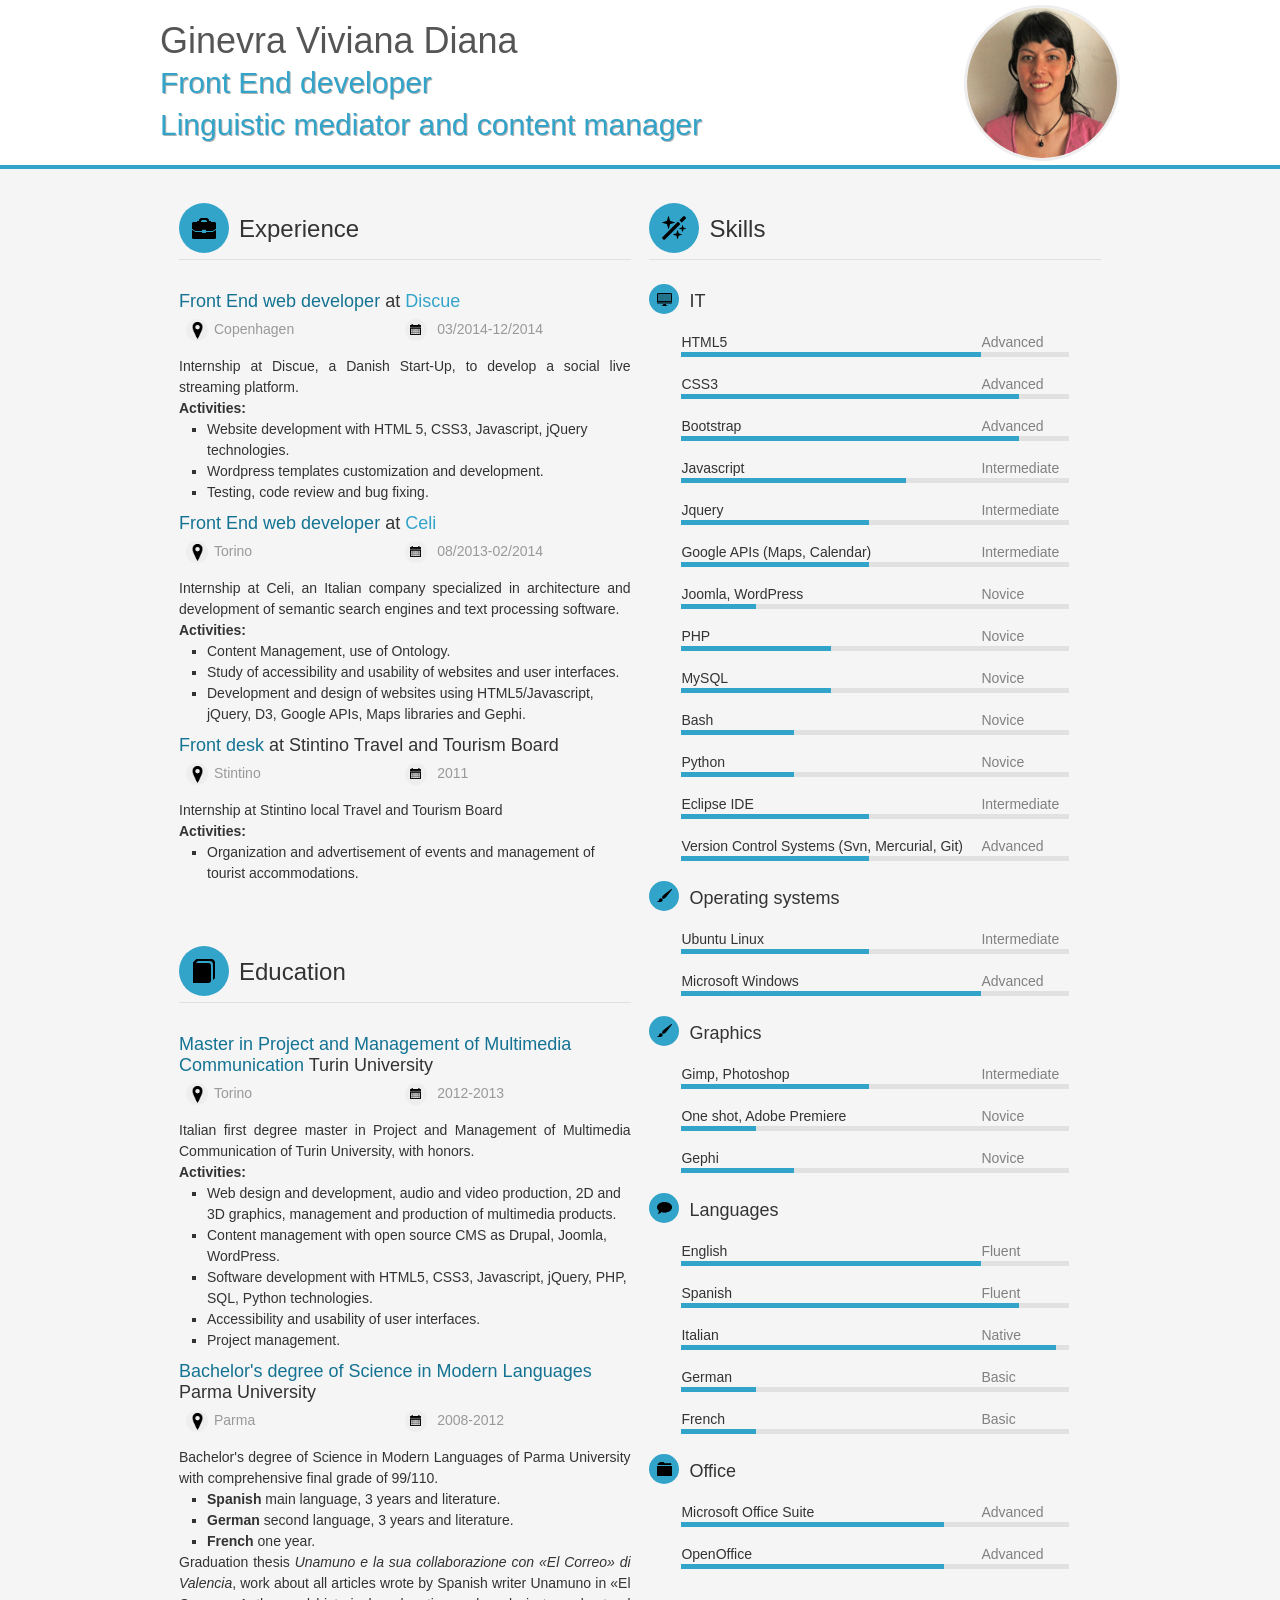
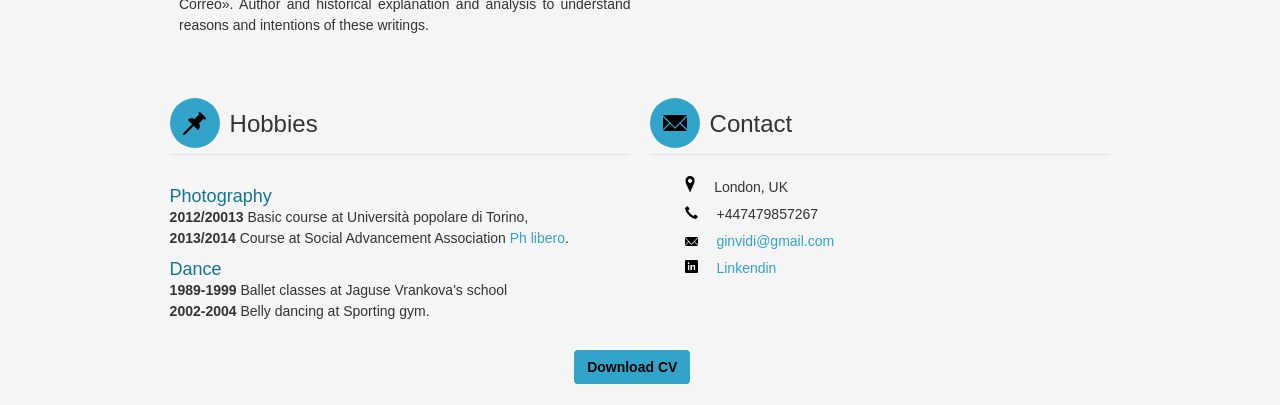
==== index.html @ fde8c3d1 "content change" ====
<!DOCTYPE html>
<html lang="en">
<head>
	<meta http-equiv="content-type" content="text/html; charset=UTF-8">
	<meta charset="utf-8">
	<meta http-equiv="X-UA-Compatible" content="IE=edge,chrome=1">
	<meta name="viewport" content="width=device-width, initial-scale=1.0">
	<meta charset="UTF-8">
	<meta name="description" content="Ginevra Diana Curriculun Vitae">
	<meta name="keywords" content="HTML,CSS,XML,JavaScript, CV, experience, skills">
	<meta name="author" content="Ginevra Viviana Diana">
	<link rel="shortcut icon" type="image/png" href="icons/glyphicons/png/glyphicons_062_paperclip.png"/>
	<title>Ginevra Viviana Diana Linguistic mediator and content manager</title>

	<!--[if lt IE 9]>
	<script src="//html5shim.googlecode.com/svn/trunk/html5.js"></script>
	<![endif]-->

	<!-- Fichiers CSS -->
	<link rel="stylesheet" href="style/reset.css">
	<!--[if lt IE 9]> 
		<link rel="stylesheet" href="css/cv.css" media="screen">
	<![endif]-->
	<link rel="stylesheet" media="screen and (max-width:798px)" href="style/mobile.css">

	<link rel="stylesheet" media="screen and (min-width:799px)" href="style/cv.css">
	<!--<link rel="stylesheet" media="print" href="style/print.css">-->
	<link rel="stylesheet" media="screen" href="style/custom.css">
	<link rel="stylesheet" media="screen and (max-width:798px)" href="style/customMobile.css">
	<link rel="stylesheet" media="print" href="style/cv.css">
	<link rel="stylesheet" media="print" href="style/custom.css">
	<link rel="stylesheet" media="print" href="style/customPrint.css">
</head>

<body >

	<!-- Header -->
	<header role="banner">
		<div class="container_16">


	<!-- menu for mobil -->
			<div class="btn-group mobile">
				<button id="menu" type="button" class="btn btn-default dropdown-toggle" data-toggle="dropdown" aria-expanded="false">
					<span class="glyphicon glyphicon-tasks" aria-hidden="true"></span>

			 	</button>
				<ul id="menuList" class="dropdown-menu" role="menu">
			 		<li><a href="#ex"><h3>Experience</h3></a></li>
					<li><a href="#ed"><h3>Education</h3></a></li>
					<li><a href="#sk"><h3>Skills</h3></a></li>
					<li><a href="#hobbies"><h3>Hobbies</h3></a></li>
					<li class="divider"></li>
					<li><a href="#ct"><h3>Contact</h3></a></li>
				</ul>
			</div>
	<!--end mobile menu-->
				<hgroup>
					<h1><span class="capitalize">ginevra viviana</span> <span class="capitalize">diana </span></h1>
					<h2>Front End developer</h2>
					<h2>Linguistic mediator and content manager</h2>
					<p class="print ">London, UK | M:(+44)7479857267 | <a class="mail" href="" title="send me a email">ginvidi@gmail.com</a>| <a href="http://ginvidi.github.io/" title="go to online cv">CV online</a></p>
				</hgroup>

				<figure class="noPrint">
					<img src="img/foto.jpg" alt="Ginevra Viviana Diana">
				</figure>
			
		</div>
	</header>
	
	<!-- Contact -->
	<section class="contactform clearfix">
		<div class="container_16">
			<h3>Contact me</h3>
			<p><em>All fields are required </em></p>
			<form novalidate="novalidate" method="post" action="#" name="contact" class="grid_16">
				<p class="grid_10"><textarea name="message" placeholder="Your message" class="required"></textarea></p>
				<p class="grid_6">
					<input name="nom" placeholder="Name - Surname" class="required" type="text">
					<input name="email" placeholder="Email adresse" class="required" type="email">	
					<input name="envoi" value="Send the message" class="required" type="submit">
					<span class="messageform"></span>
				</p>
			</form>
		</div>
	</section>
	
	<!-- Corps -->
	<section role="main" class="container_16 clearfix">
		<div class="grid_16">
			<!-- About me -->
			<div  id="ex"  class="grid_8 allCV">
				
			

			<!-- experience -->
				<div class="cvSections">
					<h3 class="experience">Experience</h3>
					<ul>
						<li>
							<h4>
								<strong>Front End web developer </strong>								<span class="nomobile">at</span> 
								<span class="whr">
									<a href="http://www.discue.com/" title="visit Celi's web site" target="_blank">Discue</a>
								</span>
							</h4>
							<div class="whrn">
								<div class="location">Copenhagen</div>
								<div class="date">03/2014-12/2014</div>
								<div class="clear"></div>
							</div>
							<p>Internship at Discue, a Danish Start-Up, to develop a social live streaming platform.</p> 							<strong>Activities:</strong>
								<ul class="b"> 
									<li>Website development with HTML 5, CSS3, Javascript, jQuery technologies.</li>
									<li> Wordpress templates customization and development. 
									<li>Testing, code review and bug fixing.</li>
								</ul>
							</p>
						</li>
						<li>
							<h4><strong>Front End web developer </strong>
								<span class="nomobile">at</span>
								<span class="whr">
									  <a href="http://www.celi.it/index.shtml" title="visit Celi's web site" target="_blank">Celi</a>
								</span>
							</h4>
							<div class="whrn">
								<div class="location">Torino</div>
								<div class="date">08/2013-02/2014</div>
								<div class="clear"></div>
							</div>
							<p> Internship at Celi, an Italian company specialized in architecture and development of semantic search engines and text processing software.</p>
							 <strong>Activities:</strong> 
								<ul class="b"> 
									<li>Content Management, use of Ontology. </li>
									<li>Study of accessibility and usability of websites and user interfaces.</li>
									<li>Development and design of websites using HTML5/Javascript, jQuery, D3, Google APIs, Maps libraries and Gephi.</li>
								</ul>
							
						</li>
						<li>
							<h4><strong>Front desk </strong>
								<span class="nomobile">at</span>
								<span class="whr">
									   Stintino Travel and Tourism Board
								</span>
							</h4>
							<div class="whrn">
								<div class="location">Stintino </div>
								<div class="date">2011</div>
								<div class="clear"></div>
							</div>
							<p>Internship at Stintino local Travel and Tourism Board </p> 
							<strong>Activities:</strong>  
								<ul class="b">
									<li>Organization and advertisement of events and management of tourist accommodations.</li>
								</ul>
							
						</li>
					</ul>
				</div>

			<!-- Formations -->
				<div id="ed"  class="cvSections">
					<h3 class="edu">Education</h3>
					<ul>
						<li>
							<h4>
								<strong>Master in Project and Management of Multimedia Communication </strong> 									<span class="whr">Turin University</span>
							</h4>
							<div class="whrn">
								<div class="location">Torino</div>
								<div class="date">2012-2013</div>
								<div class="clear"></div>
							</div>
							<p>Italian first degree master in Project and Management of Multimedia Communication of Turin University, with honors.</p>
							<strong>Activities:</strong>  
								<ul class="b">
									<li>  Web design and development, audio and video production, 2D and 3D graphics, management and production of multimedia products.</li>
									<li> Content management with open source CMS as Drupal, Joomla, WordPress.</li> 
									<li>Software development with HTML5, CSS3, Javascript, jQuery, PHP, SQL, Python technologies. </li>
									<li>Accessibility and usability of user interfaces. </li>
									<li>Project management.</li>
								</ul>
							
						</li>
						<li>
							<h4>
								<strong>Bachelor's degree of Science in Modern Languages </strong>
								<span class="whr"> Parma University</span>
							</h4>
							<div class="whrn">
								<div class="location">Parma</div>
								<div class="date">2008-2012</div>
								<div class="clear"></div>
							</div>
							<p>Bachelor's degree of Science in Modern Languages of Parma University with comprehensive final grade of 99/110. </p>
								<ul class="b">
									<li>   <strong>Spanish</strong> main language, 3 years and literature.</li> 									<li><strong>German</strong> second language, 3 years and literature. </li> 									<li><strong>French </strong> one year.</li>
								</ul>
	<p>Graduation thesis <em>Unamuno e la sua collaborazione con «El Correo» di Valencia</em>, work about all articles wrote by Spanish writer Unamuno in «El Correo». Author and historical explanation and analysis to understand reasons and intentions of these writings.</p>
						</li>


					</ul>
				</div>
			</div>
			
			<!-- Skills -->
			<div id="sk" class="grid_8 competences">
				<div class="cvSections">
					<h3  class="skills">Skills</h3>
					<ul class="skillsFields">
<li class="skills">
							<h4 class="it">IT</h2>
							<ul class="barres skill_list">
								<li data-skills="80">HTML5<span class="Advanced" style="width: 0%;height: 25px;"></span></li>
								<li data-skills="90">CSS3<span class="Advanced" style="width: 0%;height: 25px;"></span></li>
								<li data-skills="90">Bootstrap<span class="Advanced" style="width: 0%;height: 25px;"></span></li>
								<li data-skills="60">Javascript<span class="Intermediate" style="width: 0%;height: 25px;"></span></li>
								<li data-skills="50">Jquery <span class="Intermediate" style="width: 0%;height: 25px;"></span></li>
								<li data-skills="50">Google APIs (Maps, Calendar)<span class="Intermediate" style="width: 0%;height: 25px;"></span></li>
								<li data-skills="20">Joomla, WordPress<span  class="Novice" style="width: 0%;height: 25px;"></span>
								<li data-skills="40">PHP<span class="Novice"  style="width: 0%;height: 25px;"></span></li>
								<li data-skills="40">MySQL<span  class="Novice" style="width: 0%;height: 25px;"></span></li>
								<li data-skills="30">Bash<span class="Novice"  style="width: 0%;height: 25px;"></span></li>
								<li data-skills="30">Python<span class="Novice"  style="width: 0%;height: 25px;"></span></li>
								<li data-skills="50">Eclipse IDE <span class="Intermediate" style="width: 0%;height: 25px;"></span></li>

								<li data-skills="50">Version Control Systems (Svn, Mercurial, Git) <span class="Advanced"style="width: 0%;height: 25px;"></span></li>								
							</ul>
						</li>
						<li class="skills">
							<h4 class="graph">Operating systems</h2>
							<ul class="barres skill_list">
								<li data-skills="50">Ubuntu Linux<span class="Intermediate" style="width: 0%;height: 25px;"></span></li>
								<li data-skills="80">Microsoft Windows <span class="Advanced" style="width: 0%;height: 25px;"></span></li>

							</ul>
						</li>
						<li class="skills">
							<h4 class="graph">Graphics</h2>
							<ul class="barres skill_list">
								<li data-skills="50">Gimp, Photoshop<span class="Intermediate"style="width: 0%;height: 25px;"></span></li>
								<li data-skills="20">One shot, Adobe Premiere <span class="Novice" style="width: 0%;height: 25px;"></span></li>
								<li data-skills="30">Gephi <span class="Novice" style="width: 0%;height: 25px;"></span></li>

							</ul>
						</li>
						<li class="skills">
							<h4 class="lan">Languages</h2>
							<ul class="barres skill_list lan">
								<li data-skills="80">English<span class="Advanced" style="width: 0%; height: 25px;" ></span></li>
								<li data-skills="90">Spanish<span  class="Advanced" style="width: 0%;height: 25px;"></span></li>
								<li data-skills="100">Italian<span class="Expert" style="width: 0%;height: 25px;"></span></li>
								<!--<li data-skills="20">Portuguese <span  class="Novice" style="width: 0%;height: 25px;"></span></li>-->
								<li data-skills="20">German<span class="Novice" style="width: 0%;height: 25px;"></span></li>
								<li data-skills="20">French<span class="Novice" style="width: 0%;height: 25px;"></span></li>
							</ul>
						</li>


						


						<li class="skills">
							<h4 class="office">Office</h2>
							<ul class="barres skill_list">
								<li data-skills="70">Microsoft Office Suite <span class="Advanced" style="width: 0%;height: 25px;"></span></li>
								<li data-skills="70">OpenOffice <span class="Advanced" style="width: 0%;height: 25px;"></span></li>

								


							</ul>
						</li>
					</ul>
				</div>
			</div>
		

		</div>		
		
			<!-- hobbies -->
			<div class="grid_8" id="hobbies">
				<div class="cvSections">
					<h3 class="hobby">Hobbies</h3>
					<div>
						<h4><strong>Photography</strong></h4>
						<p> <strong>2012/20013</strong> Basic course at Università popolare di Torino,</p>
						<p> <strong> 2013/2014</strong> Course at Social Advancement Association <a href="http://www.phlibero.it/coworking.html">Ph libero</a>.</p>
					</div>
					<div>
						<h4><strong>Dance</strong></h4>
						<p>  <strong>1989-1999</strong>  Ballet classes at Jaguse Vrankova's school</p>
						<p> <strong>2002-2004 </strong> Belly dancing at Sporting gym.</p>
					</div>
				</div>
			</div>
		
			<!-- Contact -->
			<div class="grid_8 noPrint" id="ct">
				<div class="cvSections">
					<h3 class="contact">Contact</h3>
				
					<ul class="contacts">
						<li class="address">
							<img src="../icons/glyphicons/png/glyphicons_242_google_maps.png">
							<span> London, UK</span>
						</li>

						<li class="phone">
							<img src="../icons/glyphicons/png/glyphicons_442_earphone.png">
							<span> +447479857267 </span>
						</li>
						<li class="mail">
							<img src="../icons/glyphicons/png/glyphicons_010_envelope.png">
							<a  target="_blank">

								<span> ginvidi@gmail.com</span>
							</a>
						</li>
						<li class="mail">
							<img src="icons/glyphicons_social/png/glyphicons_social_17_linked_in.png" alt="linkedin icon">
							<a href="https://www.linkedin.com/pub/ginevra-viviana-diana/64/798/b59/en" title="visit my linkedin profile" >
								
								<span> Linkendin</span>
							</a>
						</li>




						<!--<li class="form"><a class="toContactform">Contact me by the form</a></li>-->

					</ul>
				</div>
			</div>
		<div class="grid_16 noPrint">
			<button type="button" value="GinevraVivianaDIANAcv" id="printBtn" class="btn">Download CV</button>
		</div>
	</section>

<!-- Scripts JavaScript -->
<script src="js/jquery-1.js"></script>
<script src="js/validate.js"></script>
<!--[if lt IE 9]>
<script src="scripts/placeholder.js"></script>
<![endif]-->
<script src="js/plugins.js"></script>
<script src="js/protectMail.js"></script>
<script src="js/menucollapse.js"></script>
<script src="js/print.js"></script>

</body>
</html>
---- style/mobile.css ----
/***************************************
/* Grille de mise en page pour le mobile
***************************************/
.grid_6,
.grid_8,
.grid_10,
.grid_16,
.container_16 {
	margin: 0 10px;
}

/* 
Nom du thème : Simple Vitae (ou Simple Curriculum ou Simple Resume)
Description : Votre curriculum vitae sur Internet, un moyen supplémentaire de vous faire connaitre. Ce thème correspond à tous les types de métiers.
Créateur : Christophe HERMANN (@chrishrmnn)
*/

/**********
/* Header
**********/
	header[role=banner] {
		background:#fff;
		border-bottom:4px solid #33a4c9;
		padding: 19px 0;
		overflow: hidden;
	}
	
	header figure {
		display: none;
	}
	
	header hgroup {
		text-align: center;
	}
	
	header hgroup h1 {
		color:#555;
		font-family:'DroidSansBold', Arial, sans-serif;
	}
	
	header hgroup h2 {
		color:#cecece;
		font-style: italic;
		line-height: 30px;
		text-shadow: 1px 1px 0 rgba(0,0,0,.3);
	}

/************
/* Contact
************/
	::-webkit-input-placeholder  { color:#fff; }
	input:-moz-placeholder { color:#fff; }
	.placeholder { color: #fff; }

	.contactform {
		background-color: #33a4c9;
		color: #fff;
		display: none;
	}
	
	.contactform > div {
		padding: 21px 0;
	}
	
	.contactform input[type=text], .contactform input[type=email], .contactform textarea {
		background: #2983a0;
		border: 1px solid #226d85;
		border-radius: 2px;
		color: #fff;
		max-width: 100%;
		opacity: .7;
		padding: 10px 10px 9px 10px;
		margin-top: 0;
		position: relative;
		vertical-align: top;
		width: 100%;
	}
	
	.contactform input[type=text], .contactform input[type=email], .contactform textarea {
		margin-bottom: 21px;
	}
	
	.contactform textarea {
		font-family: 'DroidSansRegular', Arial, sans-serif;
		font-size: 14px;
		height: 148px;
	}
	
	.contactform input[type=text]:focus, .contactform input[type=email]:focus, .contactform textarea:focus {
		border: 1px solid #226d85;
		opacity: 1;
		outline: none;
		-o-transition: opacity 1s;
		-ms-transition:opacity 1s;
		-moz-transition: opacity 1s;
		-webkit-transition: opacity 1s;
		transition:opacity 1s;
	}
	
	.contactform input[type=submit] {
		background: #ff9f39;
		border: 1px solid #ff9f39;
		border-radius: 2px;
		color: #fff;
		cursor: pointer;
		font-weight: bold;
		font-size: 14px;
		margin: 0;
		padding: 10px 10px 9px 10px;
		width: 100%;
		-webkit-appearance: none;
	}
	
	.contactform input.error, .contactform textarea.error {
		border: 1px solid red;
	}
	
	.contactform label.error {
		display: none !important;
	}

	/***********************
	/* Message du formulaire
	***********************/
		.messageform { 
			display: none; /* Affiché via jQuery */ 
			border-radius: 2px; 
			font-size: 14px;
			font-weight: bold;
			line-height: 17px;
			padding:10px 10px 9px 10px; 
			margin: 0;
			text-align: center;
			width: 100%; 
		}
		.envoi-valid, .envoi-error { 
			display: inline-block; 
		 }
		.envoi-valid { 
			background-color: #31D869;
			border:1px solid #108D3A; 
			color: #108D3A;
		}
		.envoi-error { 
			background-color: #FF5839;
			border:1px solid #A62913; 
			color: #A62913;
		}
		.envoi-error a {
			color: #A62913;
			text-decoration: underline;
		}
		

/***************
/* Corps - Main
***************/
	section[role=main] {
		padding: 21px 0;
		overflow: hidden;
	}
	
	.apropos, .competences, .experiences, .formations, .loisirs, .contact {
		margin-top: 63px;
	}
	
	section[role=main] h3 {
		border-bottom: 1px solid #e1e1e1;
		padding: 0 0 20px 60px;
		margin-top: 0px;
		position: relative;
 	}
	
	section[role=main] h3:after, h3:before {
		content: ' ';
		display: block;
		height: 50px;
		left: 0;
		position: absolute;
		top: -15px;
		width: 50px;
	}
	
	section[role=main] h3:before {
		background-color: #33a4c9;
		border-radius: 25px;
	}
	
		/***************
		/* Pictos titres
		***************/
		
		section[role=main] h3:after {
			background:url('../img/pictos-titre.png') no-repeat 11px 10px;
		}
		
		section[role=main] .competences h3:after {
			background-position: 11px -34px;
		}
	
		section[role=main] .experiences h3:after {
			background-position: 11px -86px;
		}
		
		section[role=main] .formations h3:after {
			background-position: 10px -139px;
		}
		
		section[role=main] .loisirs h3:after {
			background-position: 10px -250px;
		}
		
		section[role=main] .contact h3:after {
			background-position: 11px -194px;
		}
	
	section[role=main] h4 {
		margin-bottom: 0px;
	}
	
	section[role=main] h4 strong {
		color: #147393;
		font-weight: normal;
	}
	
	.experiences li, .formations li {
		margin-bottom: 63px;
	}
	
	.experiences li:last-child, .formations li:last-child {
		margin-bottom: 21px;
	}
	
	/**********************************************
	/* Affichage des compétences sous forme de tags
	**********************************************/
	.competences .tags li {
		background-color:#33a4c9;
		border:1px solid #1b91b7;
		border-radius: 15px;
		color:#fff;
		display: inline-block;
		line-height: 13px;
		margin: 0 7px 17px 0;
		padding: 5px 10px;
	}
	
	/************************************************
	/* Affichage des compétences sous forme de barres
	*************************************************/
	.competences .barres li {
		margin-bottom: 21px;
		position: relative;
	}
	
	.competences .barres li:after {
		background: #e1e1e1;
		bottom: -4px;
		content: ' ';
		display: block;
		height: 5px;
		position: absolute;
		width:100%;
	}
	
	.competences .barres li span {
		background: #33a4c9;
		bottom: -4px;
		content: ' ';
		display: block;
		height: 5px;
		left: 0;
		position: absolute;
		width: inherit;
		z-index: 1;
	}
	
	
	/***********
	/* Pictos
	***********/
	.lieu, .dates, .phone, .mail, .site, .form, .twitter, .facebook, .dribbble, .skype {
		background: url('../img/pictos-gris.png') no-repeat;
		padding-left: 25px;
		margin: 0 10px 1px 0;
	}
	
	.lieu {
		background-position: 0 -2px;
		color: #999;
	}
	
	.dates {
		background-position: 0 -22px;
		color: #999;
	}
	
	.phone {
		background-position: 0 -40px;
	}
	
	.mail {
		background-position: 0 -58px;
	}
	
	.site {
		background-position: 0 -80px;
	}
	
	.form {
		background-position: 0 -100px;
	}
	
	.twitter {
		background-position: 0 -122px;
	}
	
	.facebook {
		background-position: 0 -140px;
	}
	
	.dribbble {
		background-position: 0 -160px;
	}
	
	.skype {
		background-position: 0 -180px;
	}
---- style/cv.css ----
/**********
/* Grille - 960.gs
**********/
.container_16 {
	max-width: 960px;
	width: 92%;
	margin: 0 auto;
}
.grid_6,
.grid_8,
.grid_10,
.grid_16 {
	display:inline;
	float: left;
	position: relative;
	margin-left: 1%;
	margin-right: 1%;
}

.container_16 .grid_6 {
	width:35.5%;
}

.container_16 .grid_8 {
	width:48.0%;
}

.container_16 .grid_10 {
	width:60.5%;
}

.container_16 .grid_16 {
	width:98.0%;
}

.clearfix:after {
	clear: both;
	content: ' ';
	display: block;
	font-size: 0;
	line-height: 0;
	visibility: hidden;
	width: 0;
	height: 0;
}

.clearfix {
	display: inline-block;
}

* html .clearfix {
	height: 1%;
}

.clearfix {
	display: block;
}



/**********
/* Header
**********/
	header[role=banner] {
		background:#fff;
		border-bottom:4px solid #33a4c9;
		/*padding: 19px 0;*/
		overflow: hidden;
	}
	
	header figure {
		border: 3px solid #eee;
		border-radius: 78px;
		float: right;
		height: 156px;
		width: 156px;
	}
	
	header figure img {
		border-radius: 75px;
		height: 150px;
		position: relative;
		width: 150px;
	}
	
	header hgroup {
		float: left;
		padding: 42px 0;
		padding: 9px 0;
	}
	
	header hgroup h1 {
		color:#555;
		font-family:'DroidSansBold', Arial, sans-serif;
	}
	
	header hgroup h2 {
		color:#cecece;
		font-style: italic;
		text-shadow: 1px 1px 0 rgba(0,0,0,.3);
	}

/************
/* Contact
************/
	::-webkit-input-placeholder  { color:#fff; }
	input:-moz-placeholder { color:#fff; }
	.placeholder { color: #fff; }

	.contactform {
		background-color: #33a4c9;
		color: #fff;
		display: none;
	}
	
	.contactform > div {
		padding: 21px 0;
	}
	
	.contactform input[type=text], .contactform input[type=email], .contactform textarea {
		background: #2983a0;
		border: 1px solid #226d85;
		border-radius: 2px;
		color: #fff;
		max-width: 100%;
		opacity: .7;
		padding: 10px 10px 9px 10px;
		margin-top: 0;
		position: relative;
		vertical-align: top;
		width: 100%;
	}
	
	.contactform input[type=text], .contactform input[type=email] {
		margin-bottom: 21px;
	}
	
	.contactform textarea {
		font-family: 'DroidSansRegular', Arial, sans-serif;
		font-size: 14px;
		height: 148px;
	}
	
	.contactform input[type=text]:focus, .contactform input[type=email]:focus, .contactform textarea:focus {
		border: 1px solid #226d85;
		opacity: 1;
		outline: none;
		-webkit-transition: opacity 1s;
	}
	
	.contactform input[type=submit] {
		background: #ff9f39;
		border: 1px solid #ff9f39;
		border-radius: 2px;
		color: #fff;
		cursor: pointer;
		font-weight: bold;
		font-size: 14px;
		margin: 0;
		padding: 10px 10px 9px 10px;
		width: 100%;
	}
	
	.contactform input.error, .contactform textarea.error {
		border: 1px solid red;
	}
	
	.contactform label.error {
		display: none !important;
	}

	/***********************
	/* Message du formulaire
	***********************/
		.messageform { 
			display: none; /* Affiché via jQuery */ 
			border-radius: 2px; 
			font-size: 14px;
			font-weight: bold;
			line-height: 17px;
			padding:10px 10px 9px 10px; 
			margin: 0;
			text-align: center;
			width: 100%; 
		}
		.envoi-valid, .envoi-error { 
			display: inline-block; 
		 }
		.envoi-valid { 
			background-color: #31D869;
			border:1px solid #108D3A; 
			color: #108D3A;
		}
		.envoi-error { 
			background-color: #FF5839;
			border:1px solid #A62913; 
			color: #A62913;
		}
		.envoi-error a {
			color: #A62913;
			text-decoration: underline;
		}
		

/***************
/* Corps - Main
***************/
	section[role=main] {
		padding: 21px 0;
		overflow: hidden;
	}
	
	section[role=main] > div {
		margin-top: 63px;
	}
	
	section[role=main] h3 {
		border-bottom: 1px solid #e1e1e1;
		padding: 0 0 20px 60px;
		margin-top: 0px;
		position: relative;
 	}
	
	section[role=main] h3:after, h3:before {
		content: ' ';
		display: block;
		height: 50px;
		left: 0;
		position: absolute;
		top: -15px;
		width: 50px;
	}
	
	section[role=main] h3:before {
		background-color: #33a4c9;
		border-radius: 25px;
	}
	
		/***************
		/* Pictos titres
		***************/
		
		section[role=main] h3:after {
			background:url('../img/pictos-titre.png') no-repeat 11px 10px;
		}
		
		section[role=main] .competences h3:after {
			background-position: 11px -34px;
		}
	
		section[role=main] .experiences h3:after {
			background-position: 11px -86px;
		}
		
		section[role=main] .formations h3:after {
			background-position: 10px -139px;
		}
		
		section[role=main] .loisirs h3:after {
			background-position: 10px -250px;
		}
		
		section[role=main] .contact h3:after {
			background-position: 11px -194px;
		}
	
	
	.experiences ul, .formations ul {
		margin-left: 60px;
	}
	
	section[role=main] h4 {
		margin-bottom: 0px;
	}
	
	section[role=main] h4 strong {
		color: #147393;
		font-weight: normal;
	}
	
	.experiences li, .formations li {
		margin-bottom: 63px;
	}
	
	.experiences li:last-child, .formations li:last-child {
		margin-bottom: 21px;
	}
	
	.experiences li p, .formations li p {
		margin-left: 30px;
	}
	
	/**********************************************
	/* Affichage des compétences sous forme de tags
	**********************************************/
	.competences .tags li {
		background-color:#33a4c9;
		border:1px solid #1b91b7;
		border-radius: 15px;
		color:#fff;
		display: inline-block;
		line-height: 13px;
		margin: 0 7px 17px 0;
		padding: 5px 10px;
	}
	
	/************************************************
	/* Affichage des compétences sous forme de barres
	*************************************************/
	.competences .barres li {
		margin-bottom: 21px;
		position: relative;
	}
	
	.competences .barres li:after {
		background: #e1e1e1;
		bottom: -4px;
		content: ' ';
		display: block;
		height: 5px;
		position: absolute;
		width:100%;
	}
	
	.competences .barres li span {
		background: #33a4c9;
		bottom: -4px;
		content: ' ';
		display: block;
		height: 5px;
		left: 0;
		position: absolute;
		width: inherit;
		z-index: 1;
	}
	
	
	/***********
	/* Pictos
	***********/
	.location, .date, .phone, .address, .mail, .site, .form, .twitter, .facebook, .dribbble, .skype {
		background: url('../img/pictos-gris.png') no-repeat;
		padding-left: 25px;
		margin: 0 10px 1px 10px;
	}
	
	.location {
		background-position: 0 -2px;
		color: #999;
	}
	
	.date {
		background-position: 0 -22px;
		color: #999;
	}
	
	.phone {
		background-position: 0 -40px;
	}
	
	.mail {
		background-position: 0 -58px;
	}
	
	.site {
		background-position: 0 -80px;
	}
	
	.form {
		background-position: 0 -100px;
	}
	
	.twitter {
		background-position: 0 -122px;
	}
	
	.facebook {
		background-position: 0 -140px;
	}
	
	.dribbble {
		background-position: 0 -160px;
	}
	
	.skype {
		background-position: 0 -180px;
	}
---- style/print.css ----
body {
	font-family: Helvetica, Arial, sans-serif;
	font-size: 12px;
}

header {
	overflow: hidden;
}

header hgroup {
	width: 80%;
	float: left;
	padding: 35px 0;
}

header figure {
	width: 20%;
	float: right;
}

.contactform {
	display: none;
}

.grid_8 {
	width: 46%;
	float: left;
	margin-right: 2%;
}

.grid_16 {
	clear: both;
}

h3 {
	border-bottom: 1px solid #ccc;
	padding-bottom: 10px;
	margin:30px 0 10px 0;
}

.competences li {
	display:inline-block;
	border-right: 1px solid #ccc;
	padding-right: 10px;
	margin-right: 10px;	
}

.contact ul li {
	list-style: square;
	margin-left: 40px;
}

.contact ul li.form {
	display: none;
}

p {
  orphans: 3; /* pas de ligne seule en bas */
  widows: 3; /* pas de ligne seule en haut */
}
---- style/custom.css ----
/*general style*/
.mobile{
	display:none;
}
.uppercase {
    text-transform: uppercase;
}

.lowercase {
    text-transform: lowercase;
}

.capitalize {
    text-transform: capitalize;
}
p{
	line-height: 150%;
	text-align: justify;

}
p, ul.b{
	margin:0;

}
section[role=main] > div {
	margin-top: 0px;
}
ul.b {
	list-style-type: square;
	margin-left: 2em;
}
.clear{

	clear:both;
}

/*header*/
header hgroup h2 {
	color: #33a4c9;
	font-style: normal;

}

header figure {
	
	margin-top:5px;
}


/*section cv*/

.cvSections {
	padding-top: 2em;
	padding-bottom: 2em;
}


li.skills{

	/*margin-left:30px;*/

}


h4{

	margin-top: 0px;
	position: relative;
	/*padding: 20px 0 0 0px;*/
	padding: 10px 0 0 0px;

}

h4 {
	font-size: 18px;
	line-height: 21px;


	vertical-align: baseline;
}

 .skillsFields h4{
	margin: 21px 0;
	padding-left:40px;
	padding-bottom:20px;


}

h3.about_me:before, h3.experience:before, h3.edu:before, h3.hobby:before, h3.contact:before, h3.skills:before, .skillsFields h4:before, div.location:before,div.date:before{


    background-repeat: no-repeat;

    background-position: center; 

}
h3.about_me:before{
   background-image: url('../icons/glyphicons/png/glyphicons_003_user.png');
}
h3.experience:before{
   background-image: url('../icons/glyphicons/png/glyphicons_341_briefcase.png');
}

h3.edu:before{
   background-image: url('../icons/glyphicons/png/glyphicons_071_book.png');
}

h3.skills:before{
   background-image: url('../icons/glyphicons/png/glyphicons_009_magic.png');
}
h3.contact:before{
   background-image: url('../icons/glyphicons/png/glyphicons_010_envelope.png');
}




h3.hobby:before{
   background-image: url('../icons/glyphicons/png/glyphicons_335_pushpin.png');
}
 .skillsFields h4:before {
	content: ' ';
	display: block;
	height: 30px;
	left: 0px;
	position: absolute;
	/*top: 14px;*/
	top: 3px;
	width:30px;
}
 .skillsFields h4:before{


	background-color: #33a4c9;
	border-radius: 25px;
	background-size: 50%;

}
h4.lan:before{

   background-image: url('../icons/glyphicons/png/glyphicons_245_chat.png');
}
h4.it:before{

   background-image: url('../icons/glyphicons/png/glyphicons_160_imac.png');
}
h4.graph:before{

   background-image: url('../icons/glyphicons/png/glyphicons_234_brush.png');
}

h4.office:before{

   background-image: url('../icons/glyphicons/png/glyphicons_440_folder_closed.png');
}
h4:after {
	background-position: 11px -34px;
}

ul.skill_list{
	margin: 0 32px;

}


.whrn {
	padding-bottom: 15px;
	padding-top: 7px;
}

div.location, div.date{

	width: 45%;
	float: left!important;

}

div.location:before,div.date:before {
	content: ' ';
	display: block;
	height: 22px;
	left: 7px;
	position: absolute;

	width:22px;
}


div.location:before, div.date:before{


	background-color: #eeeeee;
	border-radius: 25px;
	background-size: 50%;

}
div.location:before{

   background-image: url('../icons/glyphicons/png/glyphicons_242_google_maps.png');
}

div.date:before{

   background-image: url('../icons/glyphicons/png/glyphicons_045_calendar.png');
	display: inline!important;
	left: 50%;

}

/*skills scale*/
ul.skill_list li span:before{
	color:grey;
	margin-left: 300px;

}
ul.skill_list li span.Expert:before{

	content: "Expert";

}
ul.skill_list li span.Advanced:before{

	content: "Advanced";

}
ul.skill_list li span.Intermediate:before{

	content: "Intermediate";

}

ul.skill_list li span.Novice:before{

	content: "Novice";

}



ul.lan li span.Advanced:before{

	content: "Fluent";

}
ul.lan li span.Expert:before{

	content: "Native";

}
ul.lan li span.Novice:before{

	content: "Basic";

}


.print{

	display:none;

}


/*Contacts*/
.contacts li {
	padding-bottom:5px;

}

.contacts li img{
	max-height:16px;
	max-width:13px;

}

.contacts li span{

	padding-left: 15px;

}

/*print cv btn*/
#printBtn{
	/*margin: 11px 10px 1px 32px;*/
	max-width:14%;
	margin: 0 43%;
	background-color: rgba(51, 164, 201, 1);
	font-weight: bold;


}

.btn {
	display: inline-block;
	padding: 6px 12px;
	margin-bottom: 0;
	font-size: 14px;
	font-weight: 400;
	line-height: 1.42857143;
	text-align: center;
	white-space: nowrap;
	vertical-align: middle;
	-ms-touch-action: manipulation;
	touch-action: manipulation;
	cursor: pointer;
	-webkit-user-select: none;
	-moz-user-select: none;
	-ms-user-select: none;
	user-select: none;
	background-image: none;
	border: 1px solid transparent;
	border-radius: 4px;
}
---- style/customMobile.css ----
/*++++++++++++++++++++++++++++++++++++++++++++++++++general++++++++++++++++++++++++++++++++++++++++++++++++++*/
.nomobile{
	display:none;

}



h4{
	text-align:center;
	padding: 20px 0 5px 0px;

}


/*++++++++++++++++++++++++++++++++++++++++++++++++++end general++++++++++++++++++++++++++++++++++++++++++++++++++*/


/*++++++++++++++++++++++++++++++++++++++++++++++++++header++++++++++++++++++++++++++++++++++++++++++++++++++*/

header hgroup h1 {

	line-height: 33px;
}
/*menu*/
		.mobile{
			display:block;
		}

	.glyphicon-tasks:before {
		content: ' ';
		background-image:url('../icons/glyphicons/png/menu.png');
		background-repeat: no-repeat;
		background-position: center; 
		display: block;
		height: 20px;
		left: 0px;
		width: 20px;
		background-size: 80%;
	}

	.glyphicon {
		position: relative;
		top: 1px;
		display: inline-block;
		font-family: 'Glyphicons Halflings';
		font-style: normal;
		font-weight: 400;
		line-height: 1;
		-webkit-font-smoothing: antialiased;
		-moz-osx-font-smoothing: grayscale;
	}

	.btn-group{
		position: fixed;
		display: inline-block;
		vertical-align: middle;
		width:100%;
		top: 0;
		z-index: 99;


	}


	.btn-group .btn{
		position: relative;
		float: left;
	}


	.btn {
		display: inline-block;
		padding: 2px 6px;
		margin-bottom: 0;
		font-size: 14px;
		font-weight: 400;
		line-height: 1.42857143;
		text-align: center;
		white-space: nowrap;
		vertical-align: middle;
		-ms-touch-action: manipulation;
		touch-action: manipulation;
		cursor: pointer;
		-webkit-user-select: none;
		-moz-user-select: none;
		-ms-user-select: none;
		user-select: none;
		background-image: none;
		border: 1px solid transparent;
		border-radius: 4px;
	}
	button, html input[type=button], input[type=reset], input[type=submit] {
		-webkit-appearance: button;
		cursor: pointer;
	}

	.caret {
		display: inline-block;
		width: 0;
		height: 0;
		margin-left: 2px;
		vertical-align: super;
		border-top: 4px solid;
		border-right: 4px solid transparent;
		border-left: 4px solid transparent;
	}



	#menuList li a:hover, #menuList li a:focus {
		color: #2c8eae;
		text-decoration: none;
		-webkit-transition: all 1s;
	}

/*menu list*/
	#menuList li{
		padding: 10px 5px;

	}

	#menuList li a:hover, #menuList li a:focus {
		color: #2c8eae;
		text-decoration: none;
		-webkit-transition: all 1s;
	}

	#menuList li a h3{

	margin:0;
}
	.dropdown-menu {
		/*position: absolute;*/
		width:100%;
		top: 100%;
		left: 0;
		z-index: 1000;
		display: none;
		float: left;
		/*min-width: 160px;*/
		padding: 5px 5px;
		margin: 2px 0 0;
		font-size: 14px;
		text-align: left;
		list-style: none;
		background-color: #fff;
		-webkit-background-clip: padding-box;
		background-clip: padding-box;
		border: 1px solid #ccc;
		border: 1px solid rgba(0,0,0,.15);
		border-radius: 4px;
		-webkit-box-shadow: 0 6px 12px rgba(0,0,0,.175);
		box-shadow: 0 6px 12px rgba(0,0,0,.175);
	}
/*++++++++++++++++++++++++++++++++++++++++++++++++++end header++++++++++++++++++++++++++++++++++++++++++++++++++*/



/*++++++++++++++++++++++++++++++++++++++++++++++++++education++++++++++++++++++++++++++++++++++++++++++++++++++*/

/*university*/
	span.whr {
		display: block;

		font-size: 16px;
	}

/*location and date*/
	div.location, div.date {
		width: 49%;
		font-style: italic;
		font-size: 13px;
		text-align: center;
	}

	div.location:before, div.date:before {

		background-size: 0%!important;
		background-color:transparent!important;
		background-image: none!important;
	}

/*++++++++++++++++++++++++++++++++++++++++++++++++++end education++++++++++++++++++++++++++++++++++++++++++++++++++*/


/*++++++++++++++++++++++++++++++++++++++++++++++++++skills ++++++++++++++++++++++++++++++++++++++++++++++++++*/
.competences, .competences .grid8{
	margin-top:0;


}

li.skills h4 {
	text-align: left;
}

ul.skill_list li span:before {
	color: transparent;
}
/*++++++++++++++++++++++++++++++++++++++++++++++++++ end skills ++++++++++++++++++++++++++++++++++++++++++++++++++*/
---- style/cv.css ----
/**********
/* Grille - 960.gs
**********/
.container_16 {
	max-width: 960px;
	width: 92%;
	margin: 0 auto;
}
.grid_6,
.grid_8,
.grid_10,
.grid_16 {
	display:inline;
	float: left;
	position: relative;
	margin-left: 1%;
	margin-right: 1%;
}

.container_16 .grid_6 {
	width:35.5%;
}

.container_16 .grid_8 {
	width:48.0%;
}

.container_16 .grid_10 {
	width:60.5%;
}

.container_16 .grid_16 {
	width:98.0%;
}

.clearfix:after {
	clear: both;
	content: ' ';
	display: block;
	font-size: 0;
	line-height: 0;
	visibility: hidden;
	width: 0;
	height: 0;
}

.clearfix {
	display: inline-block;
}

* html .clearfix {
	height: 1%;
}

.clearfix {
	display: block;
}



/**********
/* Header
**********/
	header[role=banner] {
		background:#fff;
		border-bottom:4px solid #33a4c9;
		/*padding: 19px 0;*/
		overflow: hidden;
	}
	
	header figure {
		border: 3px solid #eee;
		border-radius: 78px;
		float: right;
		height: 156px;
		width: 156px;
	}
	
	header figure img {
		border-radius: 75px;
		height: 150px;
		position: relative;
		width: 150px;
	}
	
	header hgroup {
		float: left;
		padding: 42px 0;
		padding: 9px 0;
	}
	
	header hgroup h1 {
		color:#555;
		font-family:'DroidSansBold', Arial, sans-serif;
	}
	
	header hgroup h2 {
		color:#cecece;
		font-style: italic;
		text-shadow: 1px 1px 0 rgba(0,0,0,.3);
	}

/************
/* Contact
************/
	::-webkit-input-placeholder  { color:#fff; }
	input:-moz-placeholder { color:#fff; }
	.placeholder { color: #fff; }

	.contactform {
		background-color: #33a4c9;
		color: #fff;
		display: none;
	}
	
	.contactform > div {
		padding: 21px 0;
	}
	
	.contactform input[type=text], .contactform input[type=email], .contactform textarea {
		background: #2983a0;
		border: 1px solid #226d85;
		border-radius: 2px;
		color: #fff;
		max-width: 100%;
		opacity: .7;
		padding: 10px 10px 9px 10px;
		margin-top: 0;
		position: relative;
		vertical-align: top;
		width: 100%;
	}
	
	.contactform input[type=text], .contactform input[type=email] {
		margin-bottom: 21px;
	}
	
	.contactform textarea {
		font-family: 'DroidSansRegular', Arial, sans-serif;
		font-size: 14px;
		height: 148px;
	}
	
	.contactform input[type=text]:focus, .contactform input[type=email]:focus, .contactform textarea:focus {
		border: 1px solid #226d85;
		opacity: 1;
		outline: none;
		-webkit-transition: opacity 1s;
	}
	
	.contactform input[type=submit] {
		background: #ff9f39;
		border: 1px solid #ff9f39;
		border-radius: 2px;
		color: #fff;
		cursor: pointer;
		font-weight: bold;
		font-size: 14px;
		margin: 0;
		padding: 10px 10px 9px 10px;
		width: 100%;
	}
	
	.contactform input.error, .contactform textarea.error {
		border: 1px solid red;
	}
	
	.contactform label.error {
		display: none !important;
	}

	/***********************
	/* Message du formulaire
	***********************/
		.messageform { 
			display: none; /* Affiché via jQuery */ 
			border-radius: 2px; 
			font-size: 14px;
			font-weight: bold;
			line-height: 17px;
			padding:10px 10px 9px 10px; 
			margin: 0;
			text-align: center;
			width: 100%; 
		}
		.envoi-valid, .envoi-error { 
			display: inline-block; 
		 }
		.envoi-valid { 
			background-color: #31D869;
			border:1px solid #108D3A; 
			color: #108D3A;
		}
		.envoi-error { 
			background-color: #FF5839;
			border:1px solid #A62913; 
			color: #A62913;
		}
		.envoi-error a {
			color: #A62913;
			text-decoration: underline;
		}
		

/***************
/* Corps - Main
***************/
	section[role=main] {
		padding: 21px 0;
		overflow: hidden;
	}
	
	section[role=main] > div {
		margin-top: 63px;
	}
	
	section[role=main] h3 {
		border-bottom: 1px solid #e1e1e1;
		padding: 0 0 20px 60px;
		margin-top: 0px;
		position: relative;
 	}
	
	section[role=main] h3:after, h3:before {
		content: ' ';
		display: block;
		height: 50px;
		left: 0;
		position: absolute;
		top: -15px;
		width: 50px;
	}
	
	section[role=main] h3:before {
		background-color: #33a4c9;
		border-radius: 25px;
	}
	
		/***************
		/* Pictos titres
		***************/
		
		section[role=main] h3:after {
			background:url('../img/pictos-titre.png') no-repeat 11px 10px;
		}
		
		section[role=main] .competences h3:after {
			background-position: 11px -34px;
		}
	
		section[role=main] .experiences h3:after {
			background-position: 11px -86px;
		}
		
		section[role=main] .formations h3:after {
			background-position: 10px -139px;
		}
		
		section[role=main] .loisirs h3:after {
			background-position: 10px -250px;
		}
		
		section[role=main] .contact h3:after {
			background-position: 11px -194px;
		}
	
	
	.experiences ul, .formations ul {
		margin-left: 60px;
	}
	
	section[role=main] h4 {
		margin-bottom: 0px;
	}
	
	section[role=main] h4 strong {
		color: #147393;
		font-weight: normal;
	}
	
	.experiences li, .formations li {
		margin-bottom: 63px;
	}
	
	.experiences li:last-child, .formations li:last-child {
		margin-bottom: 21px;
	}
	
	.experiences li p, .formations li p {
		margin-left: 30px;
	}
	
	/**********************************************
	/* Affichage des compétences sous forme de tags
	**********************************************/
	.competences .tags li {
		background-color:#33a4c9;
		border:1px solid #1b91b7;
		border-radius: 15px;
		color:#fff;
		display: inline-block;
		line-height: 13px;
		margin: 0 7px 17px 0;
		padding: 5px 10px;
	}
	
	/************************************************
	/* Affichage des compétences sous forme de barres
	*************************************************/
	.competences .barres li {
		margin-bottom: 21px;
		position: relative;
	}
	
	.competences .barres li:after {
		background: #e1e1e1;
		bottom: -4px;
		content: ' ';
		display: block;
		height: 5px;
		position: absolute;
		width:100%;
	}
	
	.competences .barres li span {
		background: #33a4c9;
		bottom: -4px;
		content: ' ';
		display: block;
		height: 5px;
		left: 0;
		position: absolute;
		width: inherit;
		z-index: 1;
	}
	
	
	/***********
	/* Pictos
	***********/
	.location, .date, .phone, .address, .mail, .site, .form, .twitter, .facebook, .dribbble, .skype {
		background: url('../img/pictos-gris.png') no-repeat;
		padding-left: 25px;
		margin: 0 10px 1px 10px;
	}
	
	.location {
		background-position: 0 -2px;
		color: #999;
	}
	
	.date {
		background-position: 0 -22px;
		color: #999;
	}
	
	.phone {
		background-position: 0 -40px;
	}
	
	.mail {
		background-position: 0 -58px;
	}
	
	.site {
		background-position: 0 -80px;
	}
	
	.form {
		background-position: 0 -100px;
	}
	
	.twitter {
		background-position: 0 -122px;
	}
	
	.facebook {
		background-position: 0 -140px;
	}
	
	.dribbble {
		background-position: 0 -160px;
	}
	
	.skype {
		background-position: 0 -180px;
	}
---- style/custom.css ----
/*general style*/
.mobile{
	display:none;
}
.uppercase {
    text-transform: uppercase;
}

.lowercase {
    text-transform: lowercase;
}

.capitalize {
    text-transform: capitalize;
}
p{
	line-height: 150%;
	text-align: justify;

}
p, ul.b{
	margin:0;

}
section[role=main] > div {
	margin-top: 0px;
}
ul.b {
	list-style-type: square;
	margin-left: 2em;
}
.clear{

	clear:both;
}

/*header*/
header hgroup h2 {
	color: #33a4c9;
	font-style: normal;

}

header figure {
	
	margin-top:5px;
}


/*section cv*/

.cvSections {
	padding-top: 2em;
	padding-bottom: 2em;
}


li.skills{

	/*margin-left:30px;*/

}


h4{

	margin-top: 0px;
	position: relative;
	/*padding: 20px 0 0 0px;*/
	padding: 10px 0 0 0px;

}

h4 {
	font-size: 18px;
	line-height: 21px;


	vertical-align: baseline;
}

 .skillsFields h4{
	margin: 21px 0;
	padding-left:40px;
	padding-bottom:20px;


}

h3.about_me:before, h3.experience:before, h3.edu:before, h3.hobby:before, h3.contact:before, h3.skills:before, .skillsFields h4:before, div.location:before,div.date:before{


    background-repeat: no-repeat;

    background-position: center; 

}
h3.about_me:before{
   background-image: url('../icons/glyphicons/png/glyphicons_003_user.png');
}
h3.experience:before{
   background-image: url('../icons/glyphicons/png/glyphicons_341_briefcase.png');
}

h3.edu:before{
   background-image: url('../icons/glyphicons/png/glyphicons_071_book.png');
}

h3.skills:before{
   background-image: url('../icons/glyphicons/png/glyphicons_009_magic.png');
}
h3.contact:before{
   background-image: url('../icons/glyphicons/png/glyphicons_010_envelope.png');
}




h3.hobby:before{
   background-image: url('../icons/glyphicons/png/glyphicons_335_pushpin.png');
}
 .skillsFields h4:before {
	content: ' ';
	display: block;
	height: 30px;
	left: 0px;
	position: absolute;
	/*top: 14px;*/
	top: 3px;
	width:30px;
}
 .skillsFields h4:before{


	background-color: #33a4c9;
	border-radius: 25px;
	background-size: 50%;

}
h4.lan:before{

   background-image: url('../icons/glyphicons/png/glyphicons_245_chat.png');
}
h4.it:before{

   background-image: url('../icons/glyphicons/png/glyphicons_160_imac.png');
}
h4.graph:before{

   background-image: url('../icons/glyphicons/png/glyphicons_234_brush.png');
}

h4.office:before{

   background-image: url('../icons/glyphicons/png/glyphicons_440_folder_closed.png');
}
h4:after {
	background-position: 11px -34px;
}

ul.skill_list{
	margin: 0 32px;

}


.whrn {
	padding-bottom: 15px;
	padding-top: 7px;
}

div.location, div.date{

	width: 45%;
	float: left!important;

}

div.location:before,div.date:before {
	content: ' ';
	display: block;
	height: 22px;
	left: 7px;
	position: absolute;

	width:22px;
}


div.location:before, div.date:before{


	background-color: #eeeeee;
	border-radius: 25px;
	background-size: 50%;

}
div.location:before{

   background-image: url('../icons/glyphicons/png/glyphicons_242_google_maps.png');
}

div.date:before{

   background-image: url('../icons/glyphicons/png/glyphicons_045_calendar.png');
	display: inline!important;
	left: 50%;

}

/*skills scale*/
ul.skill_list li span:before{
	color:grey;
	margin-left: 300px;

}
ul.skill_list li span.Expert:before{

	content: "Expert";

}
ul.skill_list li span.Advanced:before{

	content: "Advanced";

}
ul.skill_list li span.Intermediate:before{

	content: "Intermediate";

}

ul.skill_list li span.Novice:before{

	content: "Novice";

}



ul.lan li span.Advanced:before{

	content: "Fluent";

}
ul.lan li span.Expert:before{

	content: "Native";

}
ul.lan li span.Novice:before{

	content: "Basic";

}


.print{

	display:none;

}


/*Contacts*/
.contacts li {
	padding-bottom:5px;

}

.contacts li img{
	max-height:16px;
	max-width:13px;

}

.contacts li span{

	padding-left: 15px;

}

/*print cv btn*/
#printBtn{
	/*margin: 11px 10px 1px 32px;*/
	max-width:14%;
	margin: 0 43%;
	background-color: rgba(51, 164, 201, 1);
	font-weight: bold;


}

.btn {
	display: inline-block;
	padding: 6px 12px;
	margin-bottom: 0;
	font-size: 14px;
	font-weight: 400;
	line-height: 1.42857143;
	text-align: center;
	white-space: nowrap;
	vertical-align: middle;
	-ms-touch-action: manipulation;
	touch-action: manipulation;
	cursor: pointer;
	-webkit-user-select: none;
	-moz-user-select: none;
	-ms-user-select: none;
	user-select: none;
	background-image: none;
	border: 1px solid transparent;
	border-radius: 4px;
}
---- style/customPrint.css ----
/*from cv*/
/**********
/* Grille - 960.gs
**********/
header[role=banner] {

margin-top: -20px;
}
.container_16 {
	max-width: 100%;
	width: 100%;
	margin: 0 auto;
}


.grid_16 .allCV{

	width:58%;

}

.grid_16 .competences {
	width:38%;
}

.print{

	display:block;

}
/*header*/

hgroup {
	width:70%;
	padding:0;
}
hgroup h1{

	margin:15px 0;
}
hgroup h2{
	font-size:18px;
	margin:15px 0;
	font-weight: bold;
}

header figure {
	
	height: 106px;
	width: 106px;
	margin-top:20px;
}

header figure img {

	height: 100px;
	width: 100px;
}
header hgroup h2 {
	color: #77DDFF;
	font-style: normal;
	margin: 5px 0;
	text-shadow: none;

}

/*section cv*/

.cvSections {
	padding-top: 3em;
}


li.skills{

	margin-left:10px;

}
h3.skills{

	margin-left:5px;
	margin-right:5px;
}

h4{

	margin-top: 0px;
	position: relative;



}

h4 {
	font-size: 18px;
	line-height: 21px;
	margin: 23px 0;
	padding: 9px 0 0 0px;
	vertical-align: baseline;
}

 .skillsFields h4{

	padding-left:40px;

}

h3.about_me:before,h3.experience:before,h3.edu:before,h3.hobby:before,h3.contact:before,h3.skills:before,h4.lan:before,h4.it:before,h4.graph:before,div.location:before,div.date:before{


    background-repeat: no-repeat;

    background-position: center; 

}

h4:before {

	display: block;
	height: 20px;
	left: 0px;
	position: absolute;

	width:20px;
}
h4:before{


	background-color: #33a4c9;
	border-radius: 25px;
	background-size: 20%;
	z-index:9;

}

/*icons skills*/
h4:after {
	background-position: 11px -34px;
}

ul.skill_list{
	padding: 0 15px;
	

}
/*end icons skills*/

/*icons locationa and date*/
div.location, div.date{

	width: 30%;
	font-size:9px;


}

div.location:before,div.date:before {

	display: block;
	height: 20px;
	left: 12px;

	position: absolute;

	width:20px;
}
div.date:before{
	left: 147px;
}

div.location:before, div.date:before{


	background-color: #eeeeee!important;
	border-radius: 25px;
	margin:0;


}
/*
div.location:before{

	content: url('../icons/glyphicons/png/glyphicons_242_google_mapsp.png');;
}

div.date:before{

   	content: url('../icons/glyphicons/png/glyphicons_045_calendarp.png');
	display: inline!important;


}*/
/*end location and date*/

h1{
font-size:22px;

}

h4{
	font-size:15px;

}
h3{
	font-size:18px;
	padding-left:50px!important;

}


h3:before {

	height: 40px;


	top: -10px;
	width: 40px;
}


.skill_list li{
	font-size:10px;

}

p{
	font-size:10px;

}
/*skills scale*/
.competences .barres li {
	margin-bottom: 18px;

}
ul.skill_list {
	margin: 0px  3px 38px;
	padding-left:0px;
}
.skillsFields h4 {
	margin: 5px 0!important;
	padding-bottom:0;
	padding-left:25px;
}
.skillsFields h4:before {
	height: 20px;
	top: 6px;
	width: 20px;
}

ul.skill_list li span:before{
	color:#333333;
	margin-left: 160px;
	
	font-size:10px;


}

ul.skill_list li span{


	height:5px!important;

        -webkit-print-color-adjust: exact; 



}


.noPrint{
	display:none;

}
.competences{

	background-color: #FaFaFa;
	border-radius: 13px;
        -webkit-print-color-adjust: exact; 

}

.cvSections{
        -webkit-print-color-adjust: exact; 
}
.mail{

	padding-left:0;
}
/*hobby*/

div#hobbies{
	width:100%;
	margin-top:-15px;

}
#hobbies .cvSections div{
	width:45%;
	margin:0 15px;
	float:left;

}

h3.hobby{

padding-bottom:0px;

}

#hobbies .cvSections div h4{
	margin-top:0;

}
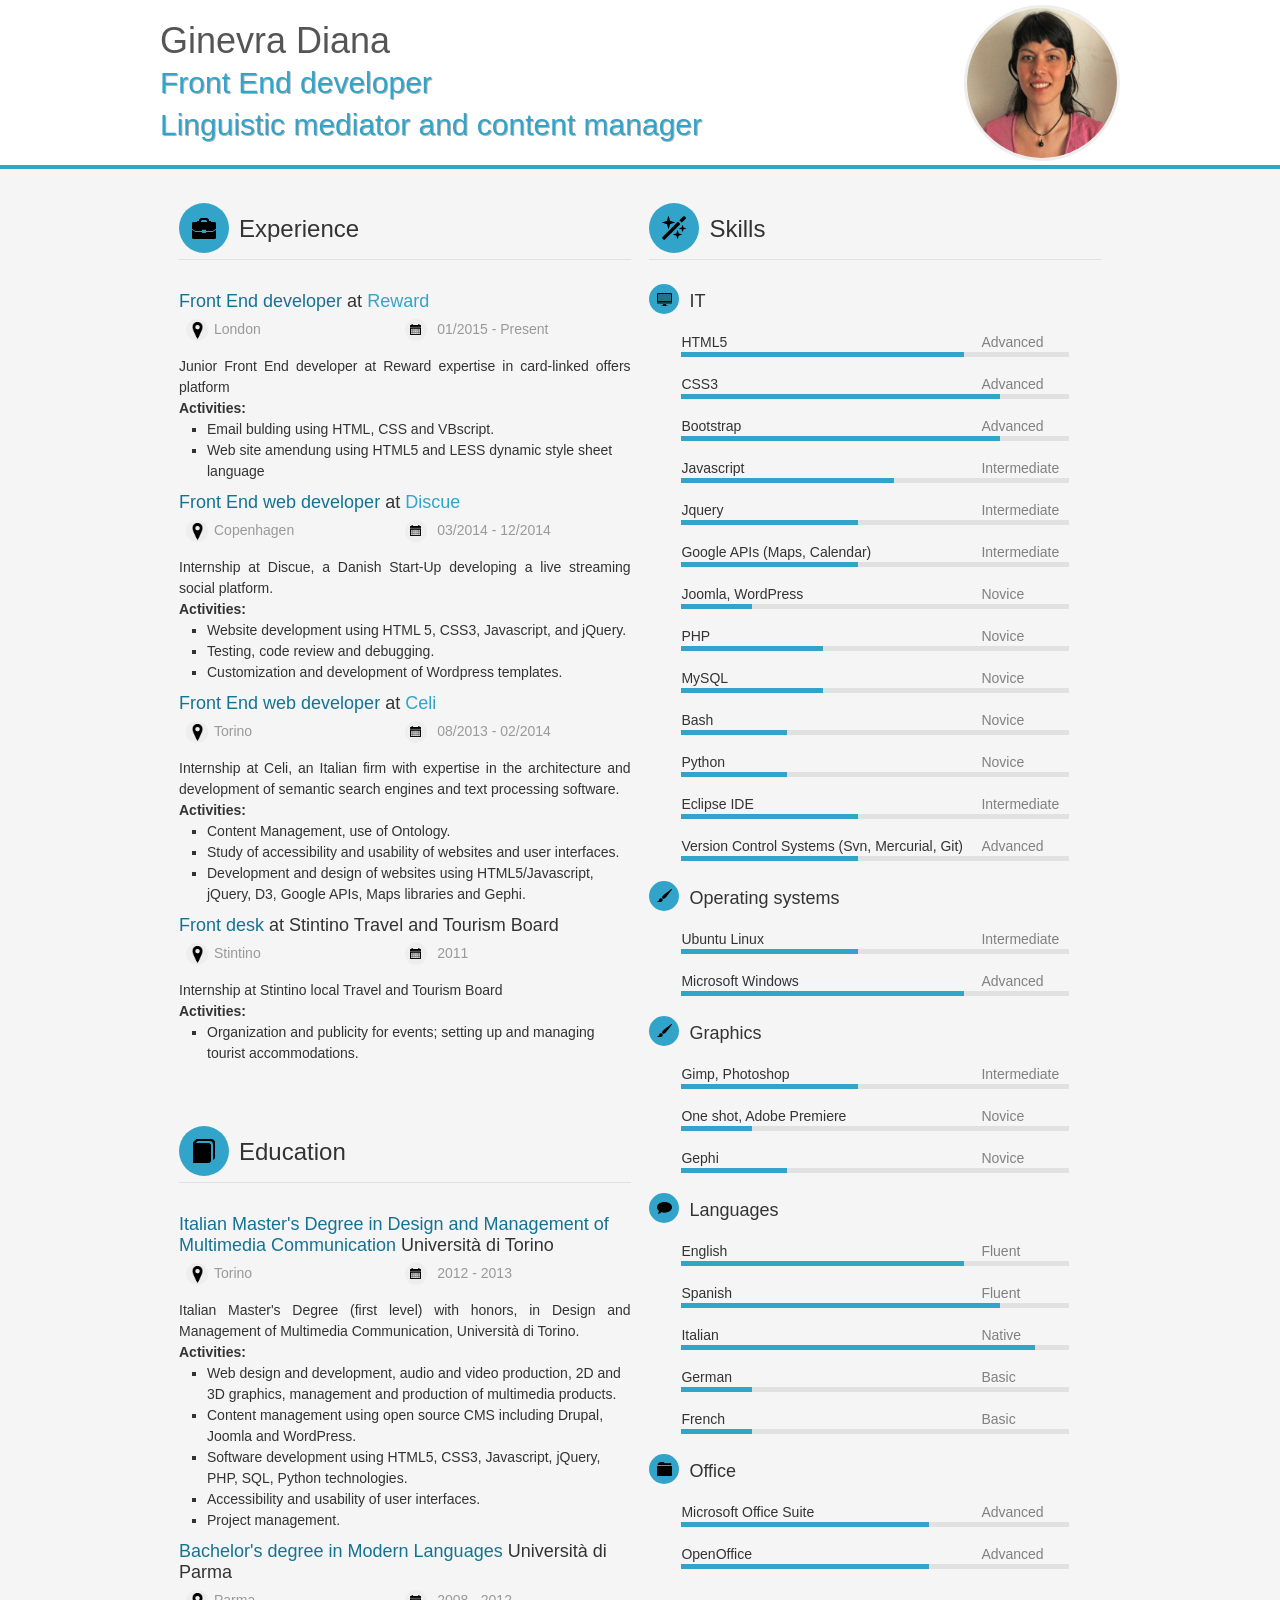
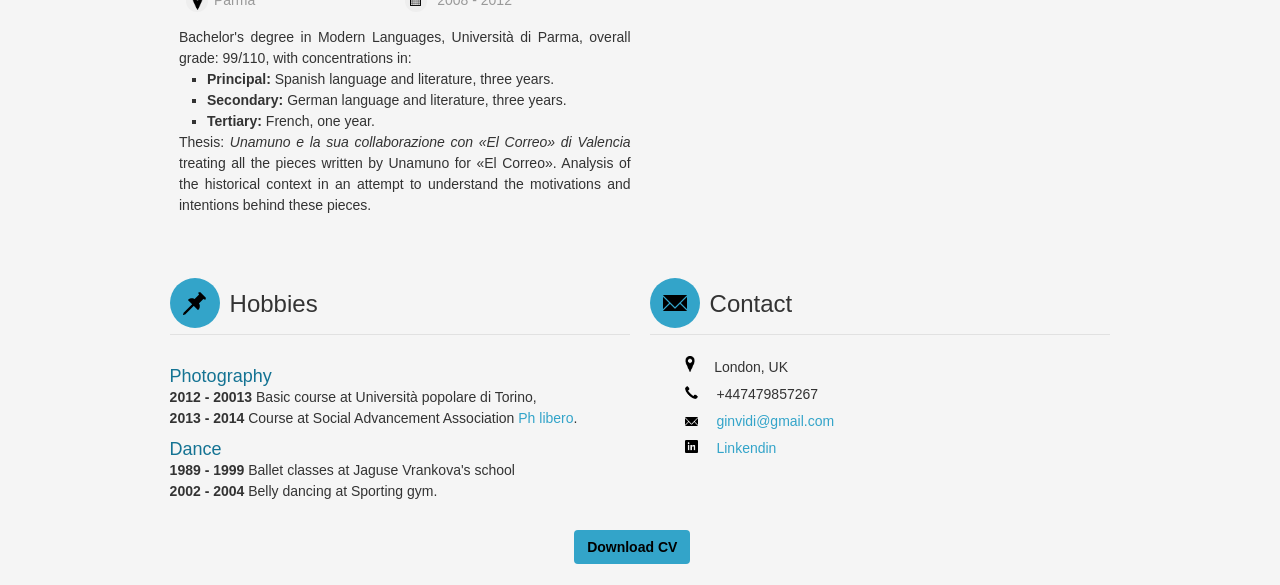
==== commit 109f8b6f: "Update cv copy and print version style" ====
--- a/index.html
+++ b/index.html
@@ -8,9 +8,9 @@
 	<meta charset="UTF-8">
 	<meta name="description" content="Ginevra Diana Curriculun Vitae">
 	<meta name="keywords" content="HTML,CSS,XML,JavaScript, CV, experience, skills">
-	<meta name="author" content="Ginevra Viviana Diana">
+	<meta name="author" content="Ginevra Diana">
 	<link rel="shortcut icon" type="image/png" href="icons/glyphicons/png/glyphicons_062_paperclip.png"/>
-	<title>Ginevra Viviana Diana Linguistic mediator and content manager</title>
+	<title>Ginevra Diana Front End Developer </title>
 
 	<!--[if lt IE 9]>
 	<script src="//html5shim.googlecode.com/svn/trunk/html5.js"></script>
@@ -18,7 +18,7 @@
 
 	<!-- Fichiers CSS -->
 	<link rel="stylesheet" href="style/reset.css">
-	<!--[if lt IE 9]> 
+	<!--[if lt IE 9]>
 		<link rel="stylesheet" href="css/cv.css" media="screen">
 	<![endif]-->
 	<link rel="stylesheet" media="screen and (max-width:798px)" href="style/mobile.css">
@@ -56,19 +56,19 @@
 			</div>
 	<!--end mobile menu-->
 				<hgroup>
-					<h1><span class="capitalize">ginevra viviana</span> <span class="capitalize">diana </span></h1>
+					<h1><span class="capitalize">ginevra </span> <span class="capitalize">diana </span></h1>
 					<h2>Front End developer</h2>
 					<h2>Linguistic mediator and content manager</h2>
 					<p class="print ">London, UK | M:(+44)7479857267 | <a class="mail" href="" title="send me a email">ginvidi@gmail.com</a>| <a href="http://ginvidi.github.io/" title="go to online cv">CV online</a></p>
 				</hgroup>
 
 				<figure class="noPrint">
-					<img src="img/foto.jpg" alt="Ginevra Viviana Diana">
+					<img src="img/foto.jpg" alt="Ginevra Diana">
 				</figure>
-			
+
 		</div>
 	</header>
-	
+
 	<!-- Contact -->
 	<section class="contactform clearfix">
 		<div class="container_16">
@@ -78,21 +78,21 @@
 				<p class="grid_10"><textarea name="message" placeholder="Your message" class="required"></textarea></p>
 				<p class="grid_6">
 					<input name="nom" placeholder="Name - Surname" class="required" type="text">
-					<input name="email" placeholder="Email adresse" class="required" type="email">	
+					<input name="email" placeholder="Email adresse" class="required" type="email">
 					<input name="envoi" value="Send the message" class="required" type="submit">
 					<span class="messageform"></span>
 				</p>
 			</form>
 		</div>
 	</section>
-	
+
 	<!-- Corps -->
 	<section role="main" class="container_16 clearfix">
 		<div class="grid_16">
 			<!-- About me -->
 			<div  id="ex"  class="grid_8 allCV">
-				
-			
+
+
 
 			<!-- experience -->
 				<div class="cvSections">
@@ -100,21 +100,44 @@
 					<ul>
 						<li>
 							<h4>
-								<strong>Front End web developer </strong>								<span class="nomobile">at</span> 
+								<strong>Front End developer </strong>
+								<span class="nomobile">at</span>
+								<span class="whr">
+									<a href="http://www.rewardinsight.com/" title="visit Reward's web site" target="_blank">Reward</a>
+								</span>
+							</h4>
+							<div class="whrn">
+								<div class="location">London</div>
+								<div class="date">01/2015 - Present</div>
+								<div class="clear"></div>
+							</div>
+							<p>Junior Front End developer at Reward expertise in card-linked offers platform</p>
+							<strong>Activities:</strong>
+							<ul class="b">
+								<li>Email bulding using HTML, CSS and VBscript.</li>
+								<li>Web site amendung using HTML5 and LESS dynamic style sheet language</li>
+							</ul>
+						</p>
+					</li>
+						<li>
+							<h4>
+								<strong>Front End web developer </strong>
+								<span class="nomobile">at</span>
 								<span class="whr">
 									<a href="http://www.discue.com/" title="visit Celi's web site" target="_blank">Discue</a>
 								</span>
 							</h4>
 							<div class="whrn">
 								<div class="location">Copenhagen</div>
-								<div class="date">03/2014-12/2014</div>
-								<div class="clear"></div>
-							</div>
-							<p>Internship at Discue, a Danish Start-Up, to develop a social live streaming platform.</p> 							<strong>Activities:</strong>
-								<ul class="b"> 
-									<li>Website development with HTML 5, CSS3, Javascript, jQuery technologies.</li>
-									<li> Wordpress templates customization and development. 
-									<li>Testing, code review and bug fixing.</li>
+								<div class="date">03/2014 - 12/2014</div>
+								<div class="clear"></div>
+							</div>
+							<p>Internship at Discue, a Danish Start-Up developing a live streaming social platform.</p> 							<strong>Activities:</strong>
+								<ul class="b">
+									<li>Website development using HTML 5, CSS3, Javascript, and jQuery.</li>
+									<li>Testing, code review and debugging.</li>
+									<li>Customization and development of Wordpress templates.</li>
+
 								</ul>
 							</p>
 						</li>
@@ -127,17 +150,17 @@
 							</h4>
 							<div class="whrn">
 								<div class="location">Torino</div>
-								<div class="date">08/2013-02/2014</div>
-								<div class="clear"></div>
-							</div>
-							<p> Internship at Celi, an Italian company specialized in architecture and development of semantic search engines and text processing software.</p>
-							 <strong>Activities:</strong> 
-								<ul class="b"> 
+								<div class="date">08/2013 - 02/2014</div>
+								<div class="clear"></div>
+							</div>
+							<p> Internship at Celi, an Italian firm with expertise in the architecture and development of semantic search engines and text processing software.</p>
+							 <strong>Activities:</strong>
+								<ul class="b">
 									<li>Content Management, use of Ontology. </li>
 									<li>Study of accessibility and usability of websites and user interfaces.</li>
 									<li>Development and design of websites using HTML5/Javascript, jQuery, D3, Google APIs, Maps libraries and Gephi.</li>
 								</ul>
-							
+
 						</li>
 						<li>
 							<h4><strong>Front desk </strong>
@@ -151,12 +174,12 @@
 								<div class="date">2011</div>
 								<div class="clear"></div>
 							</div>
-							<p>Internship at Stintino local Travel and Tourism Board </p> 
-							<strong>Activities:</strong>  
-								<ul class="b">
-									<li>Organization and advertisement of events and management of tourist accommodations.</li>
-								</ul>
-							
+							<p>Internship at Stintino local Travel and Tourism Board </p>
+							<strong>Activities:</strong>
+								<ul class="b">
+									<li>Organization and publicity for events; setting up and managing tourist accommodations.</li>
+								</ul>
+
 						</li>
 					</ul>
 				</div>
@@ -167,46 +190,49 @@
 					<ul>
 						<li>
 							<h4>
-								<strong>Master in Project and Management of Multimedia Communication </strong> 									<span class="whr">Turin University</span>
+								<strong>Italian Master's Degree in Design and Management of Multimedia Communication </strong>
+								<span class="whr">Università di Torino</span>
 							</h4>
 							<div class="whrn">
 								<div class="location">Torino</div>
-								<div class="date">2012-2013</div>
-								<div class="clear"></div>
-							</div>
-							<p>Italian first degree master in Project and Management of Multimedia Communication of Turin University, with honors.</p>
-							<strong>Activities:</strong>  
-								<ul class="b">
-									<li>  Web design and development, audio and video production, 2D and 3D graphics, management and production of multimedia products.</li>
-									<li> Content management with open source CMS as Drupal, Joomla, WordPress.</li> 
-									<li>Software development with HTML5, CSS3, Javascript, jQuery, PHP, SQL, Python technologies. </li>
+								<div class="date">2012 - 2013</div>
+								<div class="clear"></div>
+							</div>
+							<p>Italian Master's Degree (first level) with honors, in Design and Management of Multimedia Communication, Università di Torino.</p>
+							<strong>Activities:</strong>
+								<ul class="b">
+									<li> Web design and development, audio and video production, 2D and 3D graphics, management and production of multimedia products.</li>
+									<li> Content management using open source CMS including Drupal, Joomla and  WordPress.</li>
+									<li>Software development using HTML5, CSS3, Javascript, jQuery, PHP, SQL, Python technologies. </li>
 									<li>Accessibility and usability of user interfaces. </li>
 									<li>Project management.</li>
 								</ul>
-							
+
 						</li>
 						<li>
 							<h4>
-								<strong>Bachelor's degree of Science in Modern Languages </strong>
-								<span class="whr"> Parma University</span>
+								<strong>Bachelor's degree in Modern Languages </strong>
+								<span class="whr"> Università di Parma</span>
 							</h4>
 							<div class="whrn">
 								<div class="location">Parma</div>
-								<div class="date">2008-2012</div>
-								<div class="clear"></div>
-							</div>
-							<p>Bachelor's degree of Science in Modern Languages of Parma University with comprehensive final grade of 99/110. </p>
-								<ul class="b">
-									<li>   <strong>Spanish</strong> main language, 3 years and literature.</li> 									<li><strong>German</strong> second language, 3 years and literature. </li> 									<li><strong>French </strong> one year.</li>
-								</ul>
-	<p>Graduation thesis <em>Unamuno e la sua collaborazione con «El Correo» di Valencia</em>, work about all articles wrote by Spanish writer Unamuno in «El Correo». Author and historical explanation and analysis to understand reasons and intentions of these writings.</p>
+								<div class="date">2008 - 2012</div>
+								<div class="clear"></div>
+							</div>
+							<p>Bachelor's degree in Modern Languages, Università di Parma, overall grade: 99/110, with concentrations in:</p>
+								<ul class="b">
+									<li>   <strong>Principal:</strong> Spanish language and literature, three years.</li>
+									<li><strong>Secondary:</strong> German language and literature, three years. </li>
+ 									<li><strong>Tertiary:</strong> French, one year.</li>
+								</ul>
+									<p>Thesis: <em>Unamuno e la sua collaborazione con «El Correo» di Valencia</em> treating all the pieces written by Unamuno for «El Correo». Analysis of the historical context in an attempt to understand the motivations and intentions behind these pieces.</p>
 						</li>
 
 
 					</ul>
 				</div>
 			</div>
-			
+
 			<!-- Skills -->
 			<div id="sk" class="grid_8 competences">
 				<div class="cvSections">
@@ -228,7 +254,7 @@
 								<li data-skills="30">Python<span class="Novice"  style="width: 0%;height: 25px;"></span></li>
 								<li data-skills="50">Eclipse IDE <span class="Intermediate" style="width: 0%;height: 25px;"></span></li>
 
-								<li data-skills="50">Version Control Systems (Svn, Mercurial, Git) <span class="Advanced"style="width: 0%;height: 25px;"></span></li>								
+								<li data-skills="50">Version Control Systems (Svn, Mercurial, Git) <span class="Advanced"style="width: 0%;height: 25px;"></span></li>
 							</ul>
 						</li>
 						<li class="skills">
@@ -261,7 +287,7 @@
 						</li>
 
 
-						
+
 
 
 						<li class="skills">
@@ -270,7 +296,7 @@
 								<li data-skills="70">Microsoft Office Suite <span class="Advanced" style="width: 0%;height: 25px;"></span></li>
 								<li data-skills="70">OpenOffice <span class="Advanced" style="width: 0%;height: 25px;"></span></li>
 
-								
+
 
 
 							</ul>
@@ -278,32 +304,32 @@
 					</ul>
 				</div>
 			</div>
-		
-
-		</div>		
-		
+
+
+		</div>
+
 			<!-- hobbies -->
 			<div class="grid_8" id="hobbies">
 				<div class="cvSections">
 					<h3 class="hobby">Hobbies</h3>
 					<div>
 						<h4><strong>Photography</strong></h4>
-						<p> <strong>2012/20013</strong> Basic course at Università popolare di Torino,</p>
-						<p> <strong> 2013/2014</strong> Course at Social Advancement Association <a href="http://www.phlibero.it/coworking.html">Ph libero</a>.</p>
+						<p> <strong>2012 - 20013</strong> Basic course at Università popolare di Torino,</p>
+						<p> <strong> 2013 - 2014</strong> Course at Social Advancement Association <a href="http://www.phlibero.it/coworking.html">Ph libero</a>.</p>
 					</div>
 					<div>
 						<h4><strong>Dance</strong></h4>
-						<p>  <strong>1989-1999</strong>  Ballet classes at Jaguse Vrankova's school</p>
-						<p> <strong>2002-2004 </strong> Belly dancing at Sporting gym.</p>
+						<p>  <strong>1989 - 1999</strong>  Ballet classes at Jaguse Vrankova's school</p>
+						<p> <strong>2002 - 2004 </strong> Belly dancing at Sporting gym.</p>
 					</div>
 				</div>
 			</div>
-		
+
 			<!-- Contact -->
 			<div class="grid_8 noPrint" id="ct">
 				<div class="cvSections">
 					<h3 class="contact">Contact</h3>
-				
+
 					<ul class="contacts">
 						<li class="address">
 							<img src="../icons/glyphicons/png/glyphicons_242_google_maps.png">
@@ -324,7 +350,7 @@
 						<li class="mail">
 							<img src="icons/glyphicons_social/png/glyphicons_social_17_linked_in.png" alt="linkedin icon">
 							<a href="https://www.linkedin.com/pub/ginevra-viviana-diana/64/798/b59/en" title="visit my linkedin profile" >
-								
+
 								<span> Linkendin</span>
 							</a>
 						</li>
--- a/style/customPrint.css
+++ b/style/customPrint.css
@@ -46,7 +46,7 @@
 }
 
 header figure {
-	
+
 	height: 106px;
 	width: 106px;
 	margin-top:20px;
@@ -75,6 +75,7 @@
 li.skills{
 
 	margin-left:10px;
+	margin-bottom: 60px;
 
 }
 h3.skills{
@@ -111,7 +112,7 @@
 
     background-repeat: no-repeat;
 
-    background-position: center; 
+    background-position: center;
 
 }
 
@@ -141,7 +142,7 @@
 
 ul.skill_list{
 	padding: 0 15px;
-	
+
 
 }
 /*end icons skills*/
@@ -251,7 +252,7 @@
 ul.skill_list li span:before{
 	color:#333333;
 	margin-left: 160px;
-	
+
 	font-size:10px;
 
 
@@ -262,7 +263,7 @@
 
 	height:5px!important;
 
-        -webkit-print-color-adjust: exact; 
+        -webkit-print-color-adjust: exact;
 
 
 
@@ -277,12 +278,12 @@
 
 	background-color: #FaFaFa;
 	border-radius: 13px;
-        -webkit-print-color-adjust: exact; 
+        -webkit-print-color-adjust: exact;
 
 }
 
 .cvSections{
-        -webkit-print-color-adjust: exact; 
+        -webkit-print-color-adjust: exact;
 }
 .mail{
 
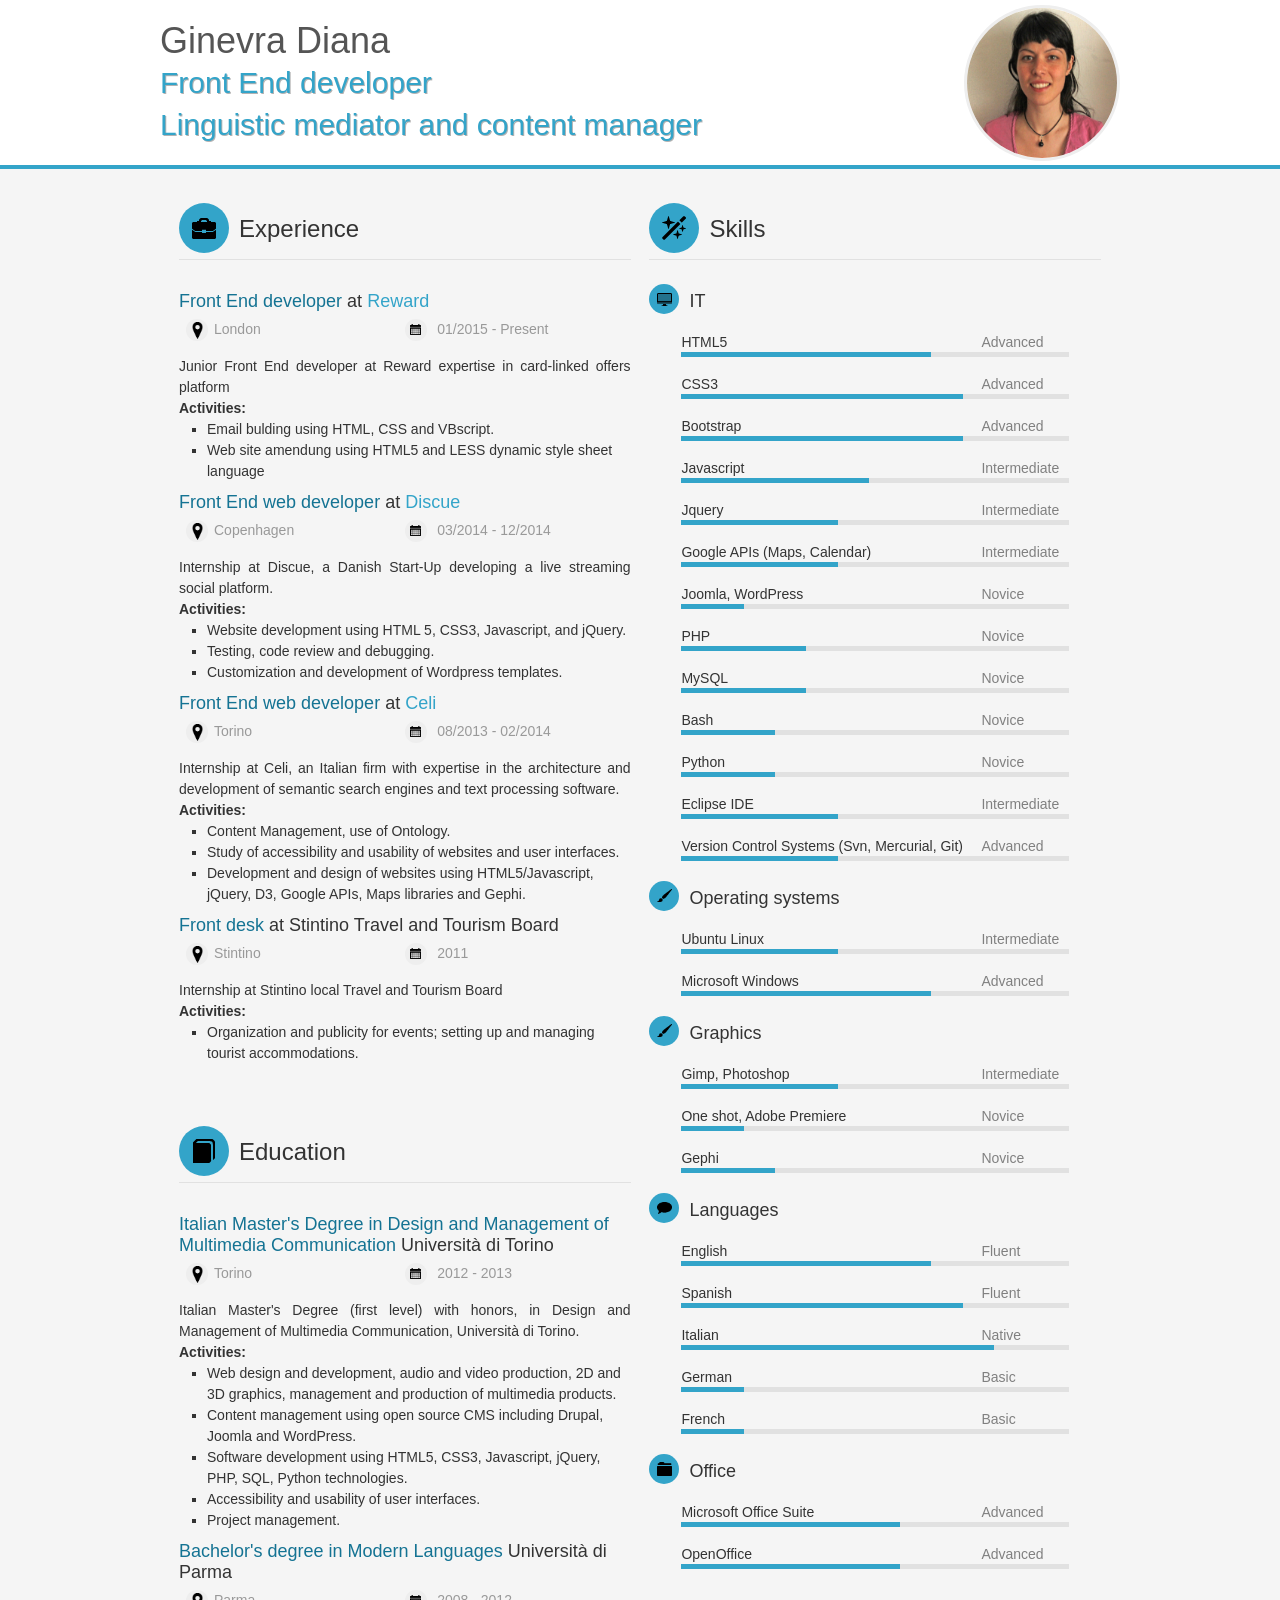
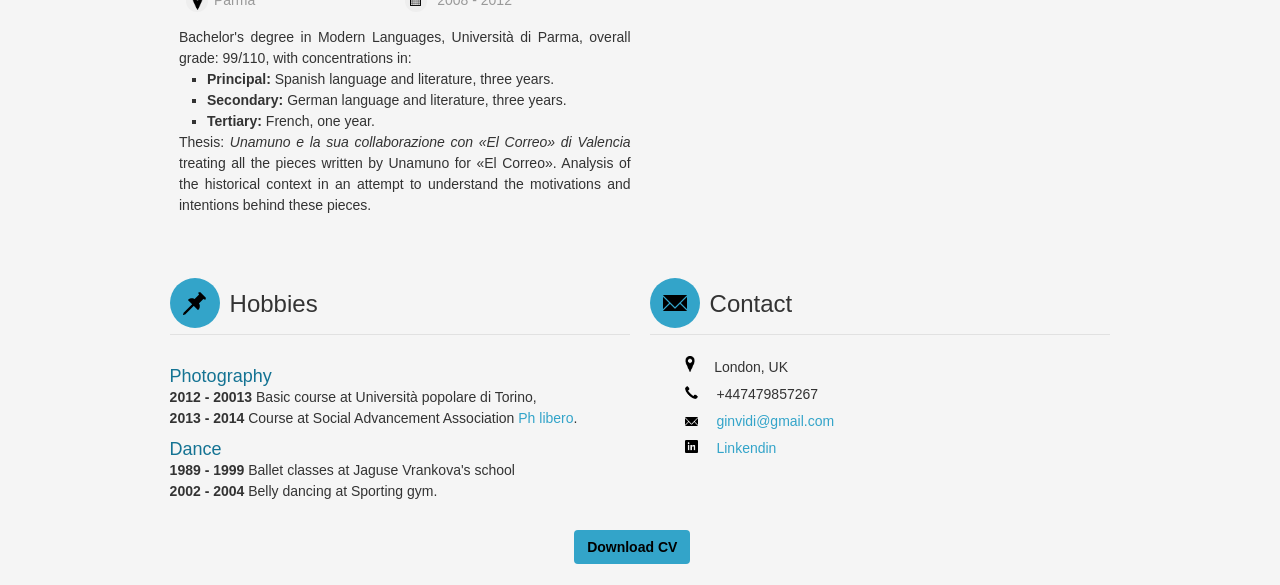
==== commit 4c40d122: "Add class noPrint to hobbi div and thesis p to make shorter pdf version" ====
--- a/index.html
+++ b/index.html
@@ -225,7 +225,7 @@
 									<li><strong>Secondary:</strong> German language and literature, three years. </li>
  									<li><strong>Tertiary:</strong> French, one year.</li>
 								</ul>
-									<p>Thesis: <em>Unamuno e la sua collaborazione con «El Correo» di Valencia</em> treating all the pieces written by Unamuno for «El Correo». Analysis of the historical context in an attempt to understand the motivations and intentions behind these pieces.</p>
+									<p class="noPrint">Thesis: <em>Unamuno e la sua collaborazione con «El Correo» di Valencia</em> treating all the pieces written by Unamuno for «El Correo». Analysis of the historical context in an attempt to understand the motivations and intentions behind these pieces.</p>
 						</li>
 
 
@@ -309,7 +309,7 @@
 		</div>
 
 			<!-- hobbies -->
-			<div class="grid_8" id="hobbies">
+			<div class="grid_8 noPrint" id="hobbies">
 				<div class="cvSections">
 					<h3 class="hobby">Hobbies</h3>
 					<div>
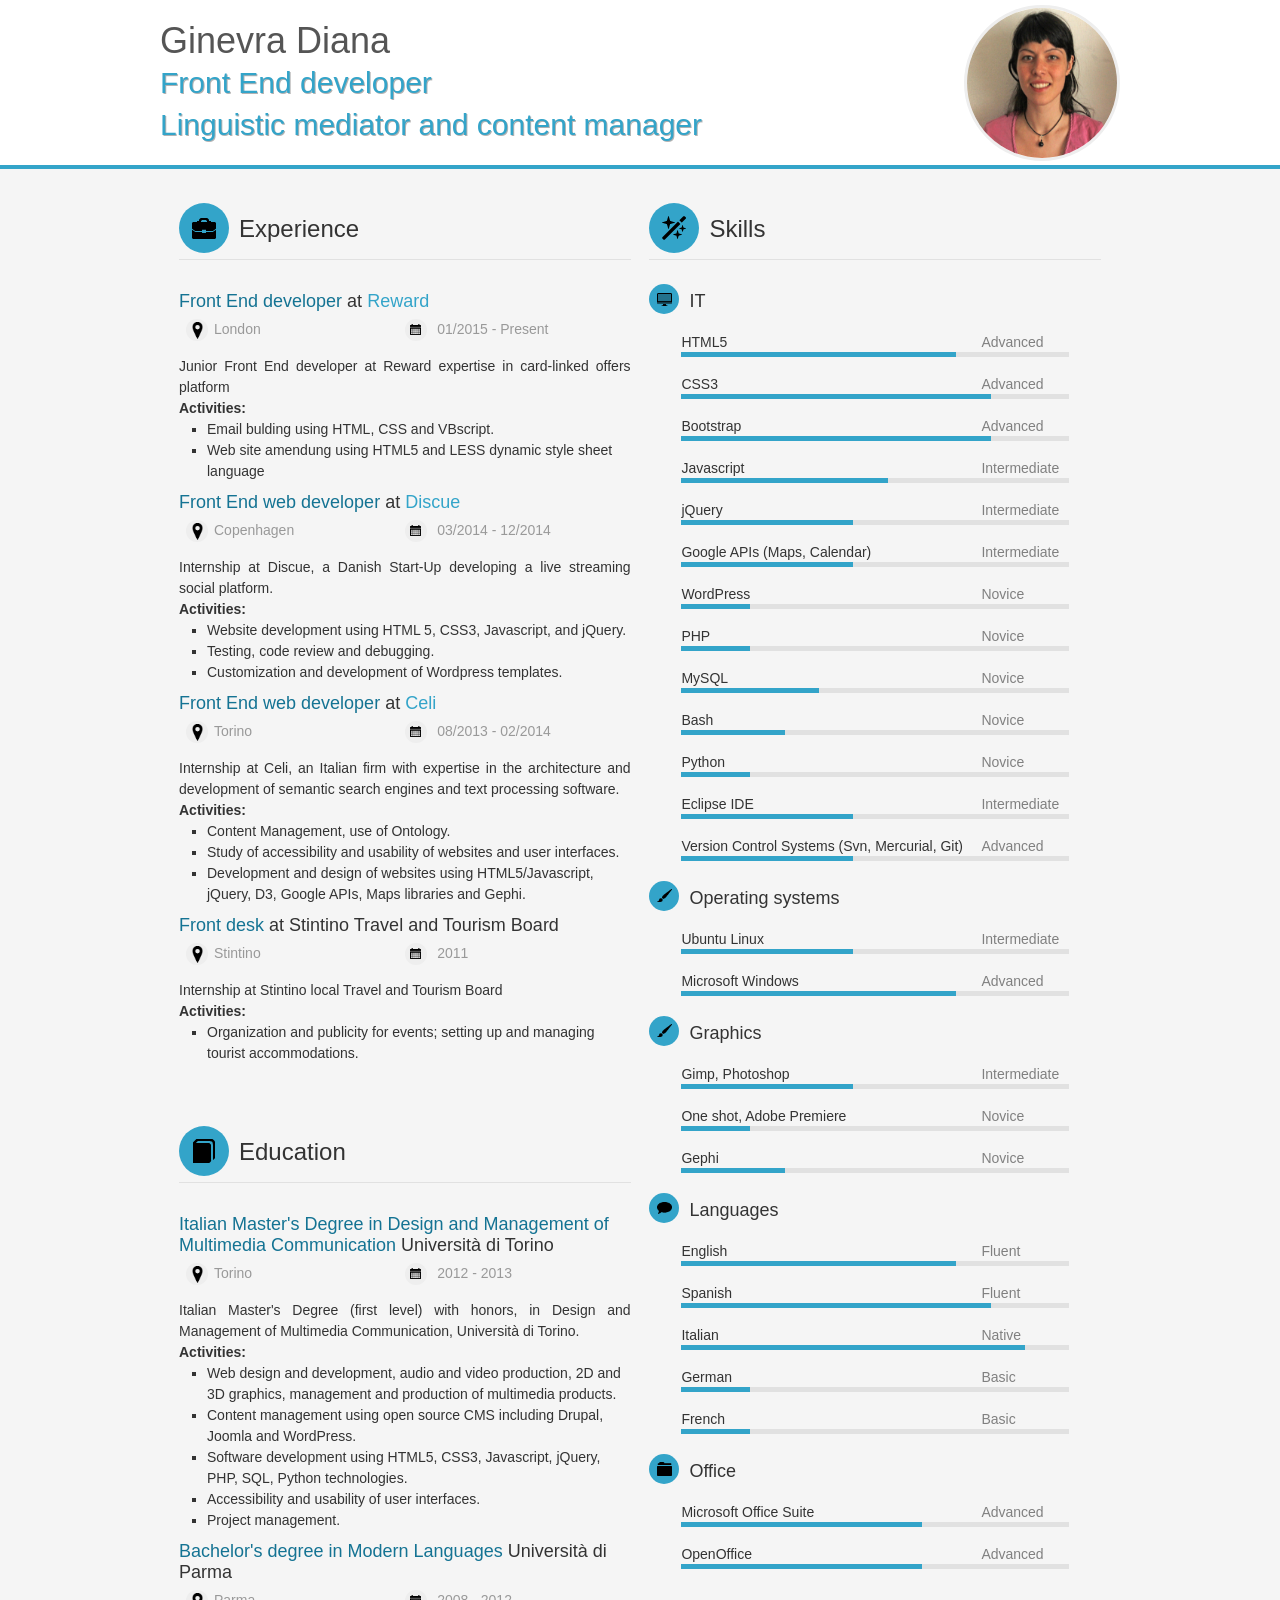
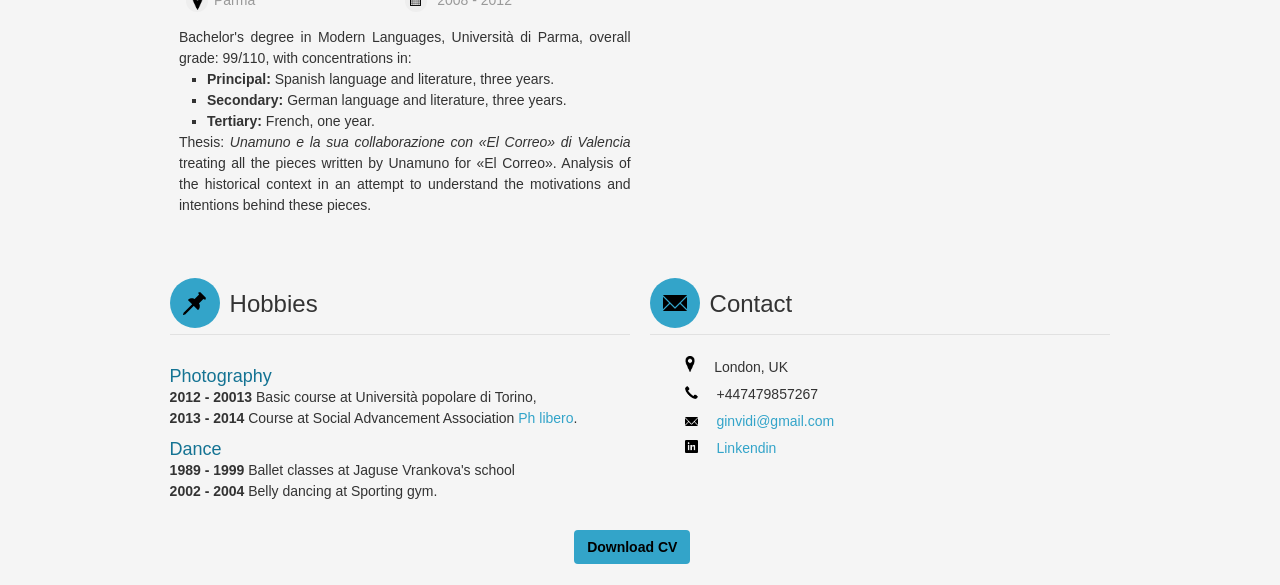
==== commit 549d5a00: "Skills amend" ====
--- a/index.html
+++ b/index.html
@@ -245,13 +245,13 @@
 								<li data-skills="90">CSS3<span class="Advanced" style="width: 0%;height: 25px;"></span></li>
 								<li data-skills="90">Bootstrap<span class="Advanced" style="width: 0%;height: 25px;"></span></li>
 								<li data-skills="60">Javascript<span class="Intermediate" style="width: 0%;height: 25px;"></span></li>
-								<li data-skills="50">Jquery <span class="Intermediate" style="width: 0%;height: 25px;"></span></li>
+								<li data-skills="50">jQuery <span class="Intermediate" style="width: 0%;height: 25px;"></span></li>
 								<li data-skills="50">Google APIs (Maps, Calendar)<span class="Intermediate" style="width: 0%;height: 25px;"></span></li>
-								<li data-skills="20">Joomla, WordPress<span  class="Novice" style="width: 0%;height: 25px;"></span>
-								<li data-skills="40">PHP<span class="Novice"  style="width: 0%;height: 25px;"></span></li>
+								<li data-skills="20">WordPress<span  class="Novice" style="width: 0%;height: 25px;"></span>
+								<li data-skills="20">PHP<span class="Novice"  style="width: 0%;height: 25px;"></span></li>
 								<li data-skills="40">MySQL<span  class="Novice" style="width: 0%;height: 25px;"></span></li>
 								<li data-skills="30">Bash<span class="Novice"  style="width: 0%;height: 25px;"></span></li>
-								<li data-skills="30">Python<span class="Novice"  style="width: 0%;height: 25px;"></span></li>
+								<li data-skills="20">Python<span class="Novice"  style="width: 0%;height: 25px;"></span></li>
 								<li data-skills="50">Eclipse IDE <span class="Intermediate" style="width: 0%;height: 25px;"></span></li>
 
 								<li data-skills="50">Version Control Systems (Svn, Mercurial, Git) <span class="Advanced"style="width: 0%;height: 25px;"></span></li>
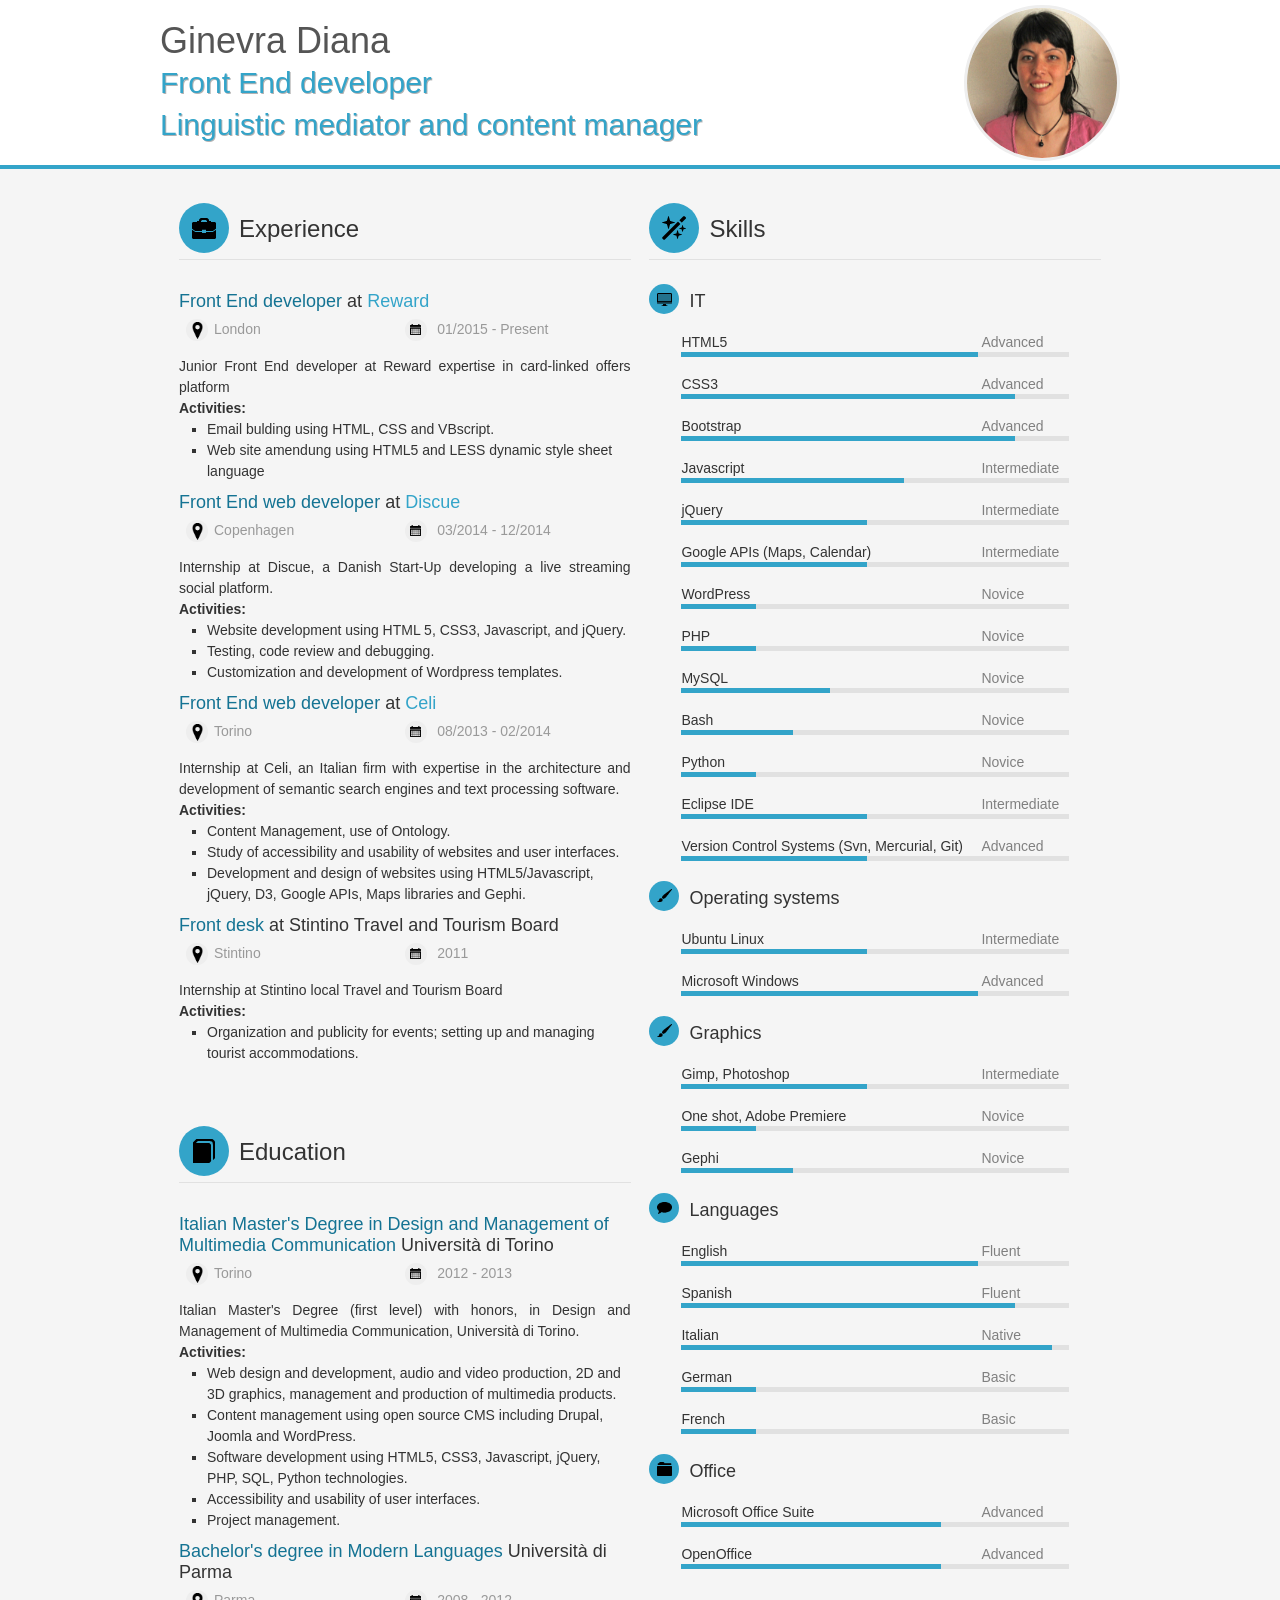
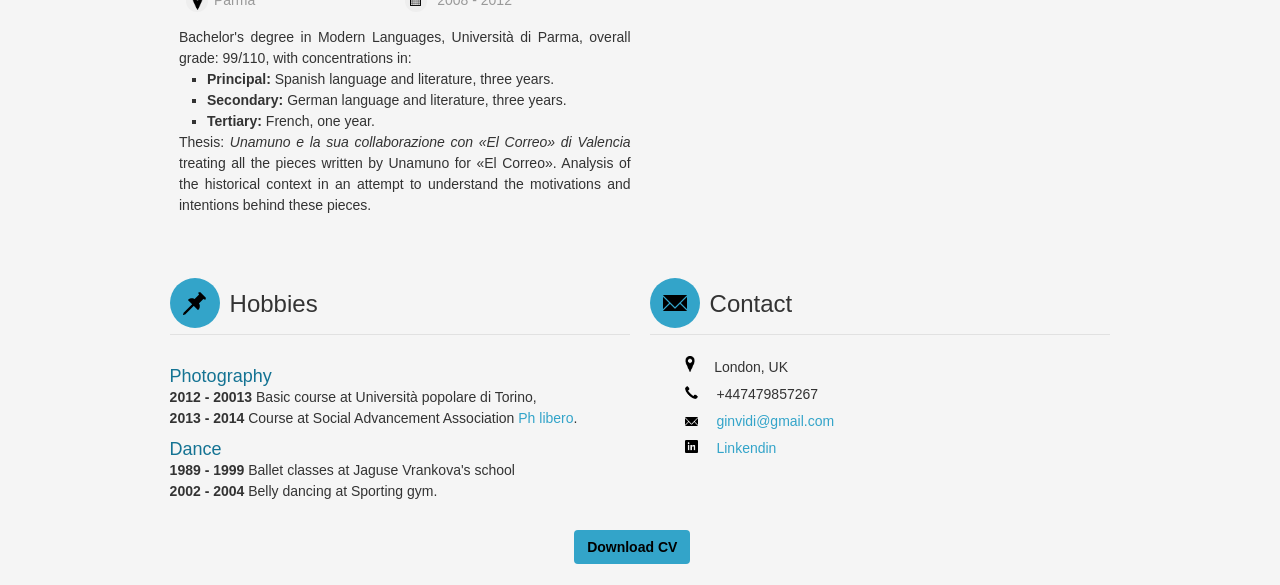
==== commit 29503d56: "Update index.html" ====
--- a/index.html
+++ b/index.html
@@ -59,7 +59,7 @@
 					<h1><span class="capitalize">ginevra </span> <span class="capitalize">diana </span></h1>
 					<h2>Front End developer</h2>
 					<h2>Linguistic mediator and content manager</h2>
-					<p class="print ">London, UK | M:(+44)7479857267 | <a class="mail" href="" title="send me a email">ginvidi@gmail.com</a>| <a href="http://ginvidi.github.io/" title="go to online cv">CV online</a></p>
+					<p class="print ">London, UK | M:(+44)7449117145 | <a class="mail" href="" title="send me a email">ginvidi@gmail.com</a>| <a href="http://ginvidi.github.io/" title="go to online cv">CV online</a></p>
 				</hgroup>
 
 				<figure class="noPrint">
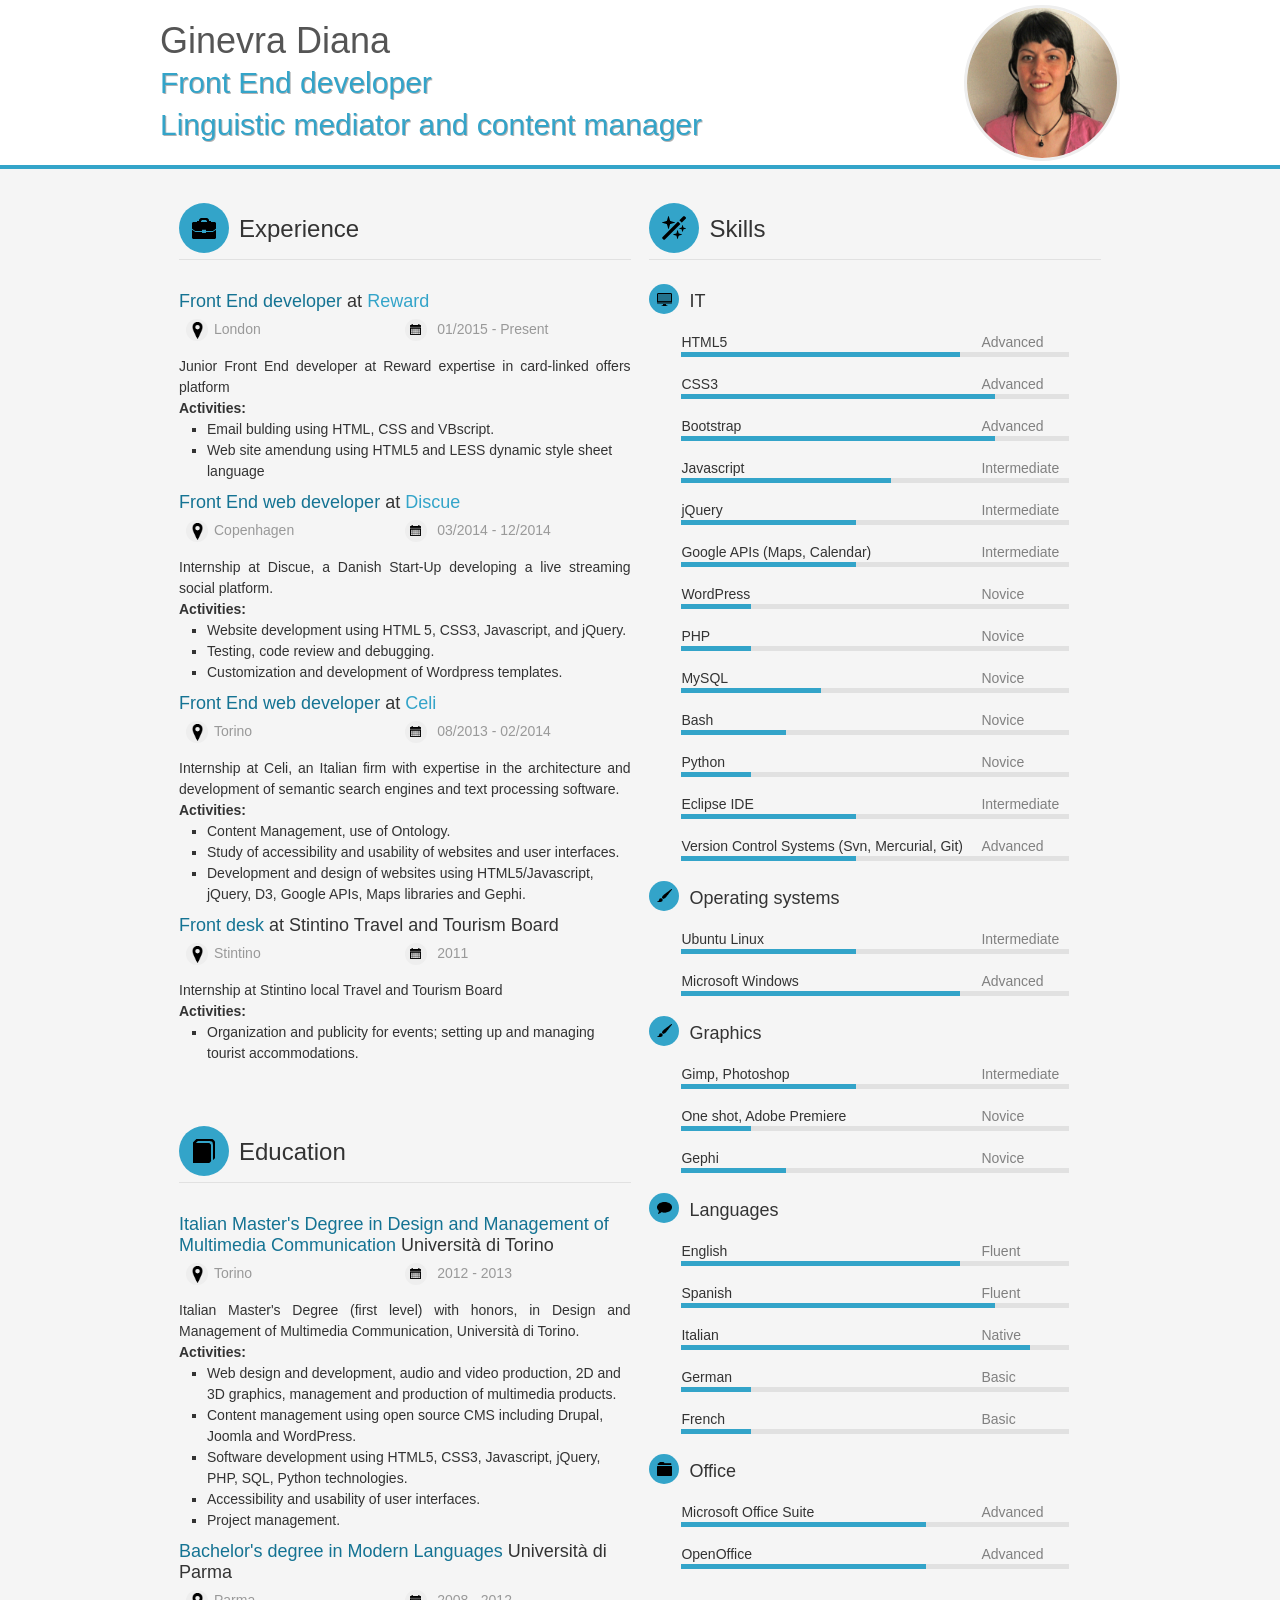
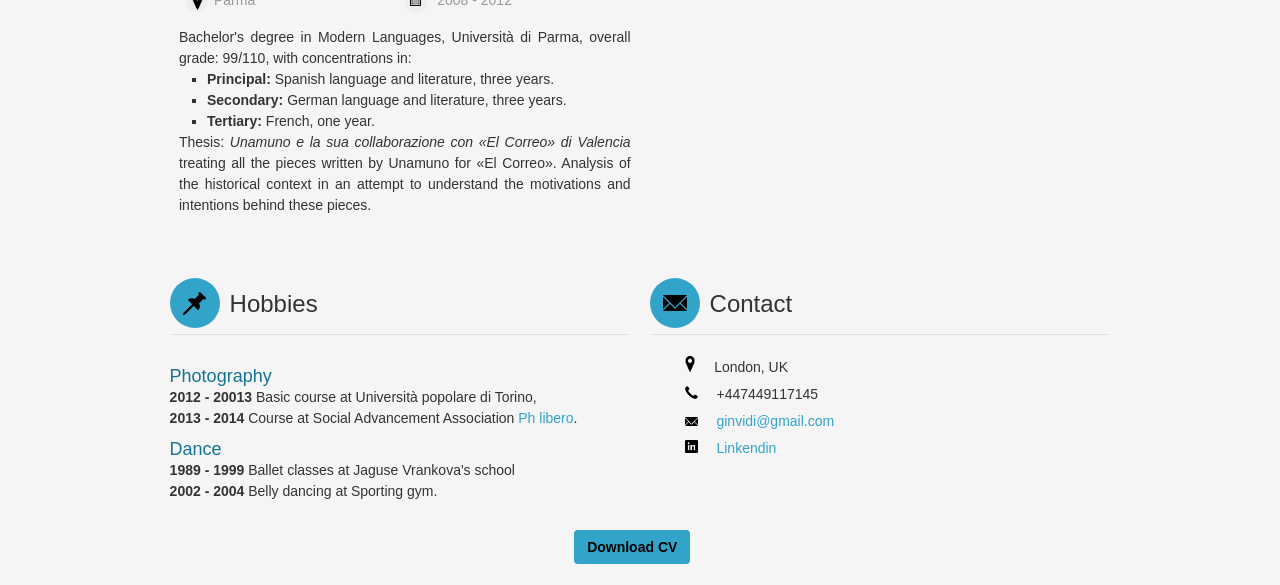
==== commit 7a82a6cf: "update" ====
--- a/index.html
+++ b/index.html
@@ -338,7 +338,7 @@
 
 						<li class="phone">
 							<img src="../icons/glyphicons/png/glyphicons_442_earphone.png">
-							<span> +447479857267 </span>
+							<span> +447449117145 </span>
 						</li>
 						<li class="mail">
 							<img src="../icons/glyphicons/png/glyphicons_010_envelope.png">
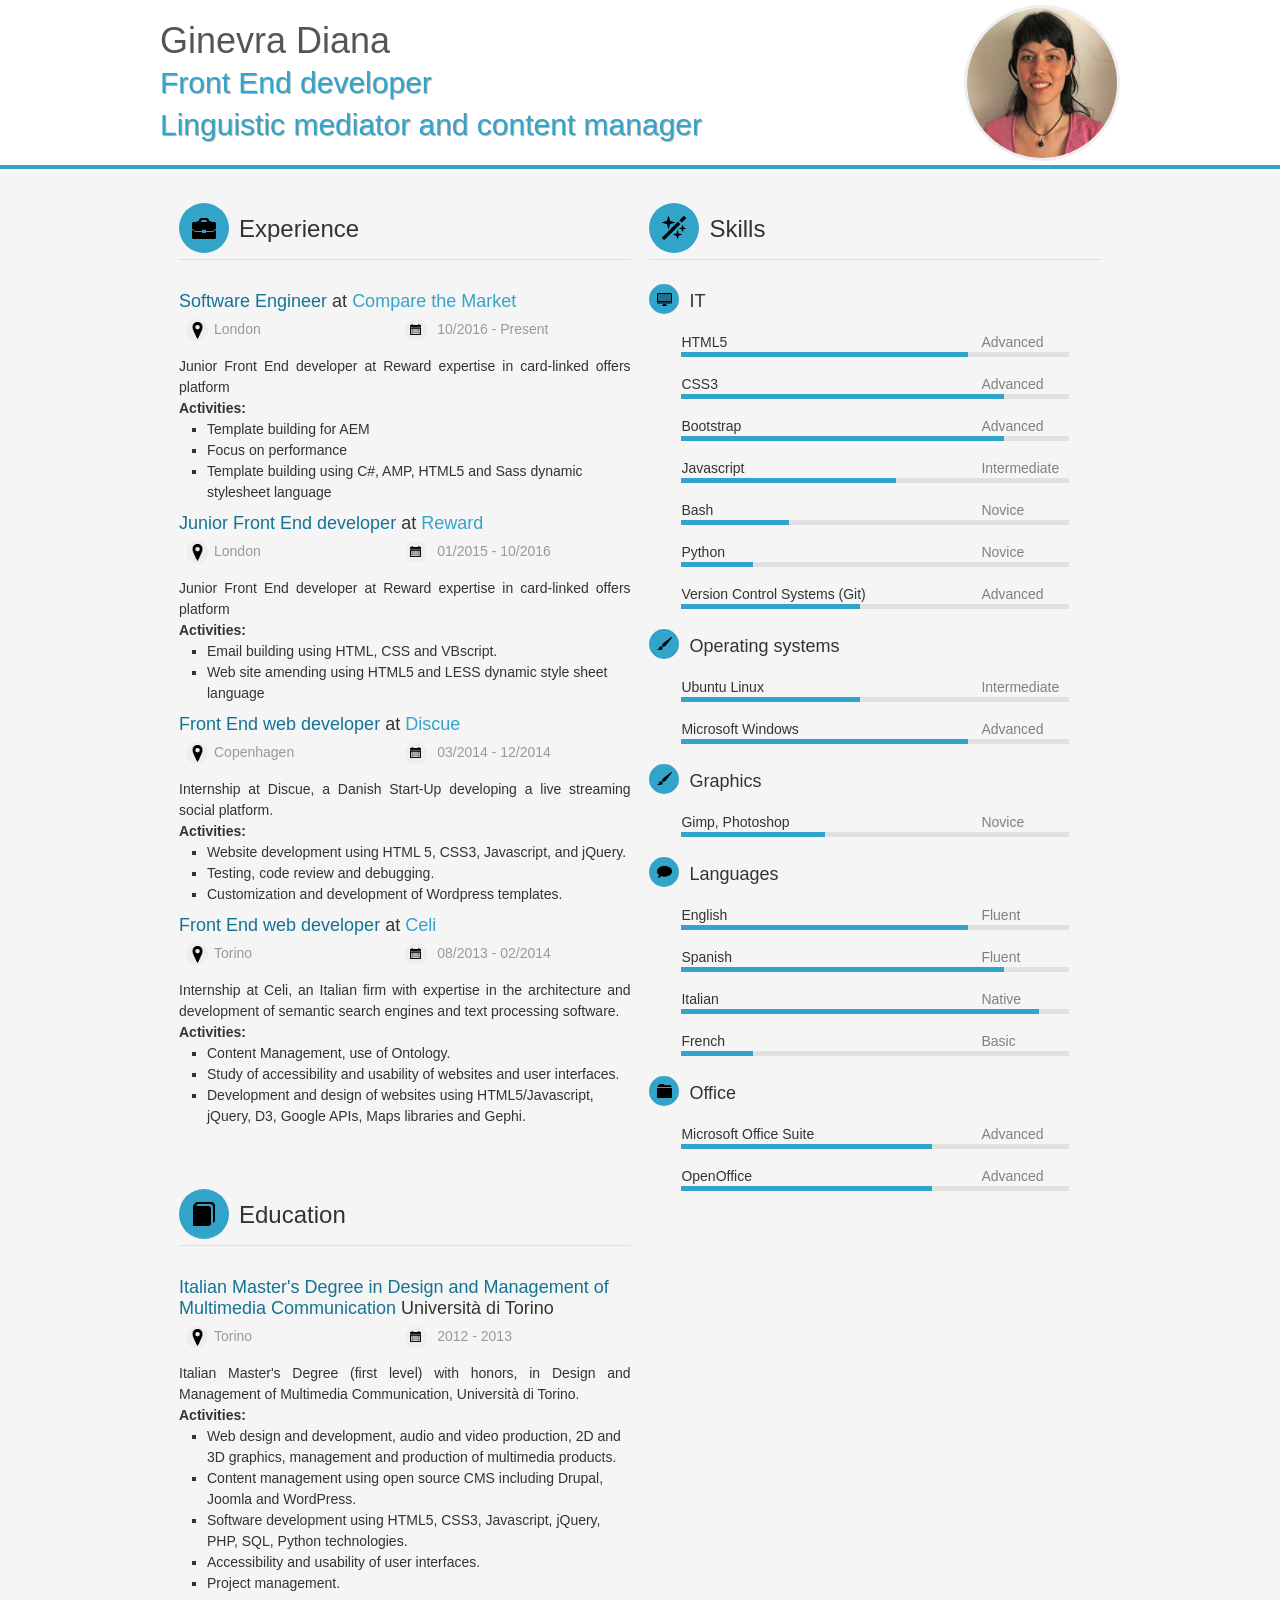
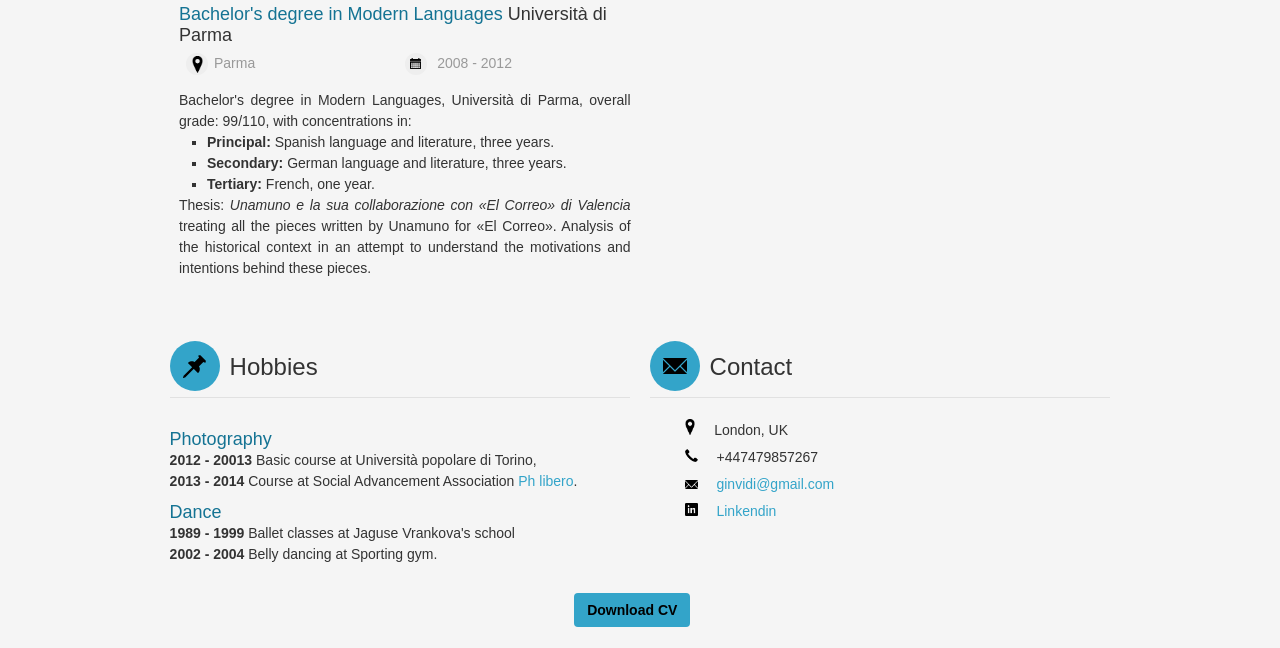
==== commit 2d52787b: "Update to CTM and delete some sdkills" ====
--- a/index.html
+++ b/index.html
@@ -59,7 +59,7 @@
 					<h1><span class="capitalize">ginevra </span> <span class="capitalize">diana </span></h1>
 					<h2>Front End developer</h2>
 					<h2>Linguistic mediator and content manager</h2>
-					<p class="print ">London, UK | M:(+44)7449117145 | <a class="mail" href="" title="send me a email">ginvidi@gmail.com</a>| <a href="http://ginvidi.github.io/" title="go to online cv">CV online</a></p>
+					<p class="print ">London, UK | M:(+44)7479857267 | <a class="mail" href="" title="send me a email">ginvidi@gmail.com</a>| <a href="http://ginvidi.github.io/" title="go to online cv">CV online</a></p>
 				</hgroup>
 
 				<figure class="noPrint">
@@ -100,7 +100,29 @@
 					<ul>
 						<li>
 							<h4>
-								<strong>Front End developer </strong>
+								<strong>Software Engineer </strong>
+								<span class="nomobile">at</span>
+								<span class="whr">
+									<a href="" title="visit Compare the market's web site" target="_blank">Compare the Market</a>
+								</span>
+							</h4>
+							<div class="whrn">
+								<div class="location">London</div>
+								<div class="date">10/2016 - Present</div>
+								<div class="clear"></div>
+							</div>
+							<p>Junior Front End developer at Reward expertise in card-linked offers platform</p>
+							<strong>Activities:</strong>
+							<ul class="b">
+								<li>Template building for AEM</li>
+								<li>Focus on performance</li>
+								<li>Template building using C#, AMP, HTML5 and Sass dynamic stylesheet language</li>
+							</ul>
+						</p>
+					</li>
+						<li>
+							<h4>
+								<strong>Junior Front End developer </strong>
 								<span class="nomobile">at</span>
 								<span class="whr">
 									<a href="http://www.rewardinsight.com/" title="visit Reward's web site" target="_blank">Reward</a>
@@ -108,14 +130,14 @@
 							</h4>
 							<div class="whrn">
 								<div class="location">London</div>
-								<div class="date">01/2015 - Present</div>
+								<div class="date">01/2015 - 10/2016</div>
 								<div class="clear"></div>
 							</div>
 							<p>Junior Front End developer at Reward expertise in card-linked offers platform</p>
 							<strong>Activities:</strong>
 							<ul class="b">
-								<li>Email bulding using HTML, CSS and VBscript.</li>
-								<li>Web site amendung using HTML5 and LESS dynamic style sheet language</li>
+								<li>Email building using HTML, CSS and VBscript.</li>
+								<li>Web site amending using HTML5 and LESS dynamic style sheet language</li>
 							</ul>
 						</p>
 					</li>
@@ -159,25 +181,6 @@
 									<li>Content Management, use of Ontology. </li>
 									<li>Study of accessibility and usability of websites and user interfaces.</li>
 									<li>Development and design of websites using HTML5/Javascript, jQuery, D3, Google APIs, Maps libraries and Gephi.</li>
-								</ul>
-
-						</li>
-						<li>
-							<h4><strong>Front desk </strong>
-								<span class="nomobile">at</span>
-								<span class="whr">
-									   Stintino Travel and Tourism Board
-								</span>
-							</h4>
-							<div class="whrn">
-								<div class="location">Stintino </div>
-								<div class="date">2011</div>
-								<div class="clear"></div>
-							</div>
-							<p>Internship at Stintino local Travel and Tourism Board </p>
-							<strong>Activities:</strong>
-								<ul class="b">
-									<li>Organization and publicity for events; setting up and managing tourist accommodations.</li>
 								</ul>
 
 						</li>
@@ -245,16 +248,9 @@
 								<li data-skills="90">CSS3<span class="Advanced" style="width: 0%;height: 25px;"></span></li>
 								<li data-skills="90">Bootstrap<span class="Advanced" style="width: 0%;height: 25px;"></span></li>
 								<li data-skills="60">Javascript<span class="Intermediate" style="width: 0%;height: 25px;"></span></li>
-								<li data-skills="50">jQuery <span class="Intermediate" style="width: 0%;height: 25px;"></span></li>
-								<li data-skills="50">Google APIs (Maps, Calendar)<span class="Intermediate" style="width: 0%;height: 25px;"></span></li>
-								<li data-skills="20">WordPress<span  class="Novice" style="width: 0%;height: 25px;"></span>
-								<li data-skills="20">PHP<span class="Novice"  style="width: 0%;height: 25px;"></span></li>
-								<li data-skills="40">MySQL<span  class="Novice" style="width: 0%;height: 25px;"></span></li>
 								<li data-skills="30">Bash<span class="Novice"  style="width: 0%;height: 25px;"></span></li>
 								<li data-skills="20">Python<span class="Novice"  style="width: 0%;height: 25px;"></span></li>
-								<li data-skills="50">Eclipse IDE <span class="Intermediate" style="width: 0%;height: 25px;"></span></li>
-
-								<li data-skills="50">Version Control Systems (Svn, Mercurial, Git) <span class="Advanced"style="width: 0%;height: 25px;"></span></li>
+								<li data-skills="50">Version Control Systems (Git) <span class="Advanced"style="width: 0%;height: 25px;"></span></li>
 							</ul>
 						</li>
 						<li class="skills">
@@ -268,9 +264,7 @@
 						<li class="skills">
 							<h4 class="graph">Graphics</h2>
 							<ul class="barres skill_list">
-								<li data-skills="50">Gimp, Photoshop<span class="Intermediate"style="width: 0%;height: 25px;"></span></li>
-								<li data-skills="20">One shot, Adobe Premiere <span class="Novice" style="width: 0%;height: 25px;"></span></li>
-								<li data-skills="30">Gephi <span class="Novice" style="width: 0%;height: 25px;"></span></li>
+								<li data-skills="40">Gimp, Photoshop<span class="Novice"style="width: 0%;height: 25px;"></span></li>
 
 							</ul>
 						</li>
@@ -281,7 +275,6 @@
 								<li data-skills="90">Spanish<span  class="Advanced" style="width: 0%;height: 25px;"></span></li>
 								<li data-skills="100">Italian<span class="Expert" style="width: 0%;height: 25px;"></span></li>
 								<!--<li data-skills="20">Portuguese <span  class="Novice" style="width: 0%;height: 25px;"></span></li>-->
-								<li data-skills="20">German<span class="Novice" style="width: 0%;height: 25px;"></span></li>
 								<li data-skills="20">French<span class="Novice" style="width: 0%;height: 25px;"></span></li>
 							</ul>
 						</li>
@@ -338,7 +331,7 @@
 
 						<li class="phone">
 							<img src="../icons/glyphicons/png/glyphicons_442_earphone.png">
-							<span> +447449117145 </span>
+							<span> +447479857267 </span>
 						</li>
 						<li class="mail">
 							<img src="../icons/glyphicons/png/glyphicons_010_envelope.png">
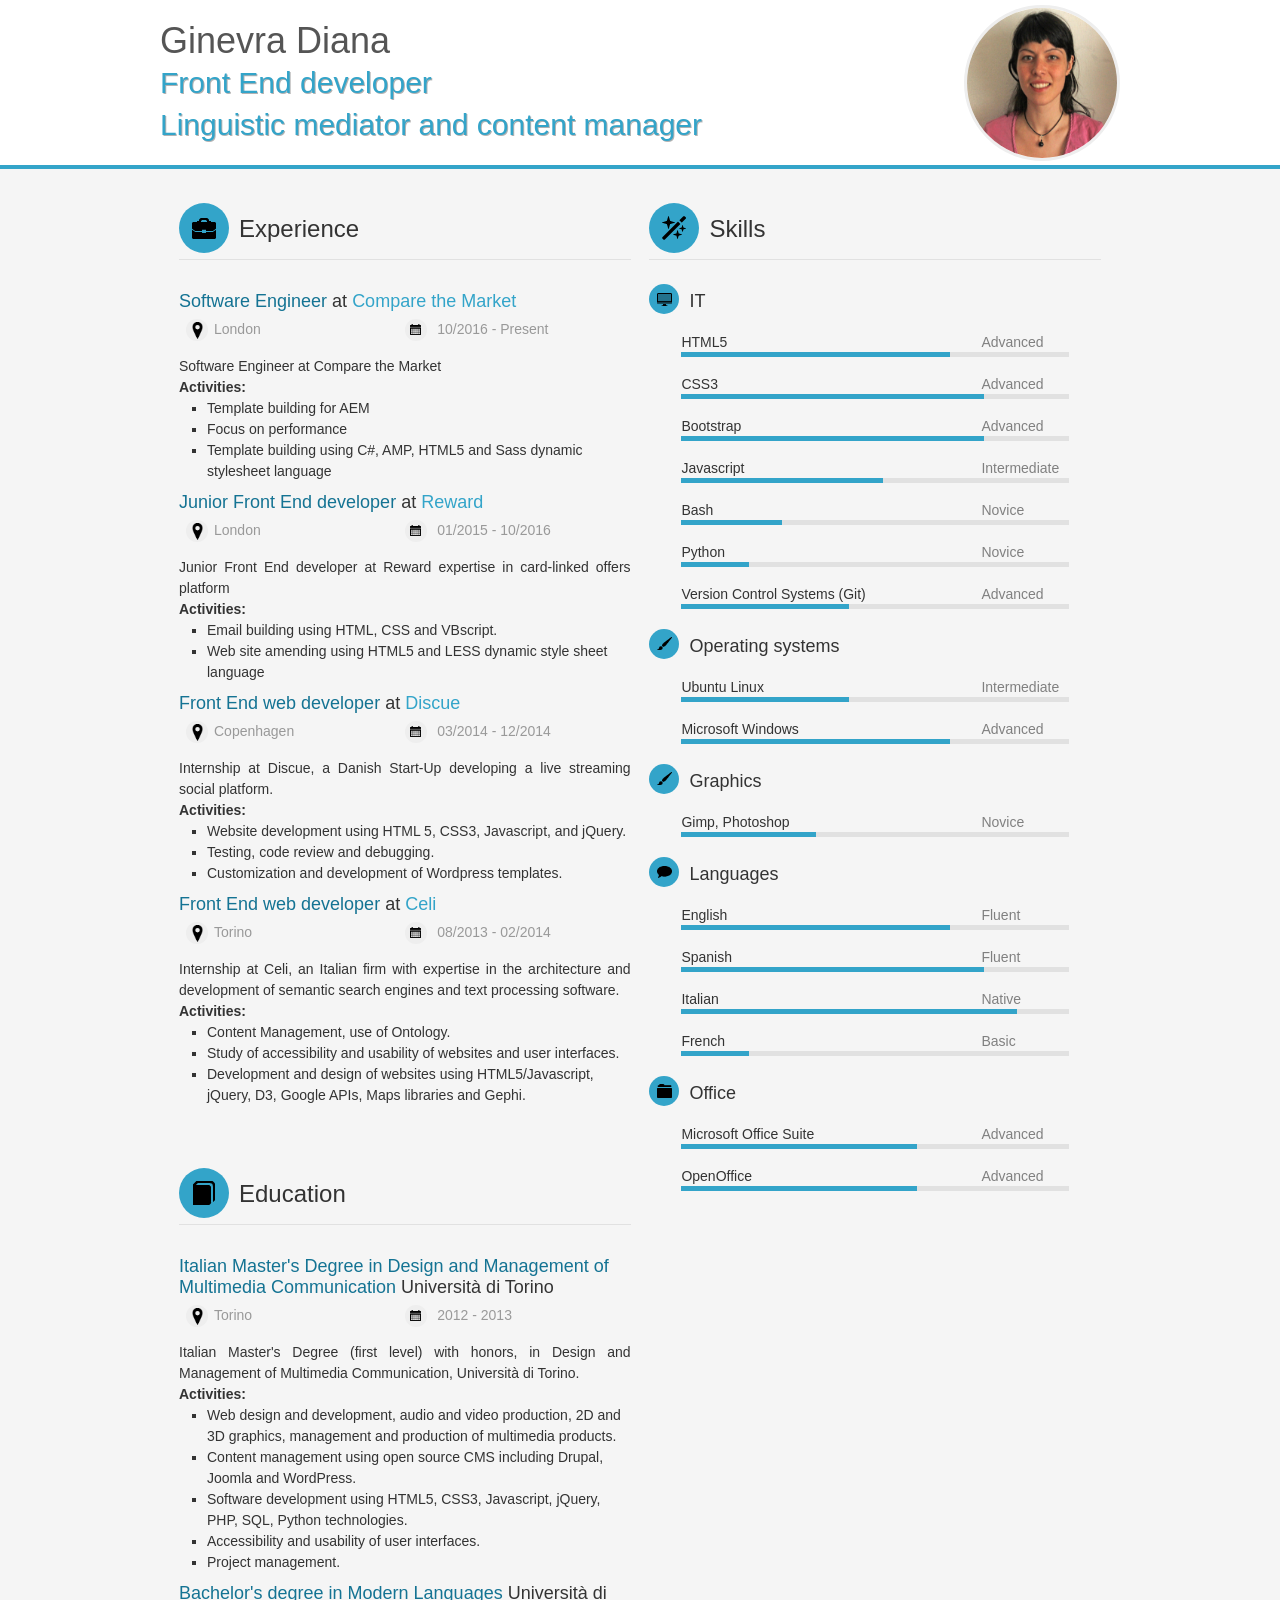
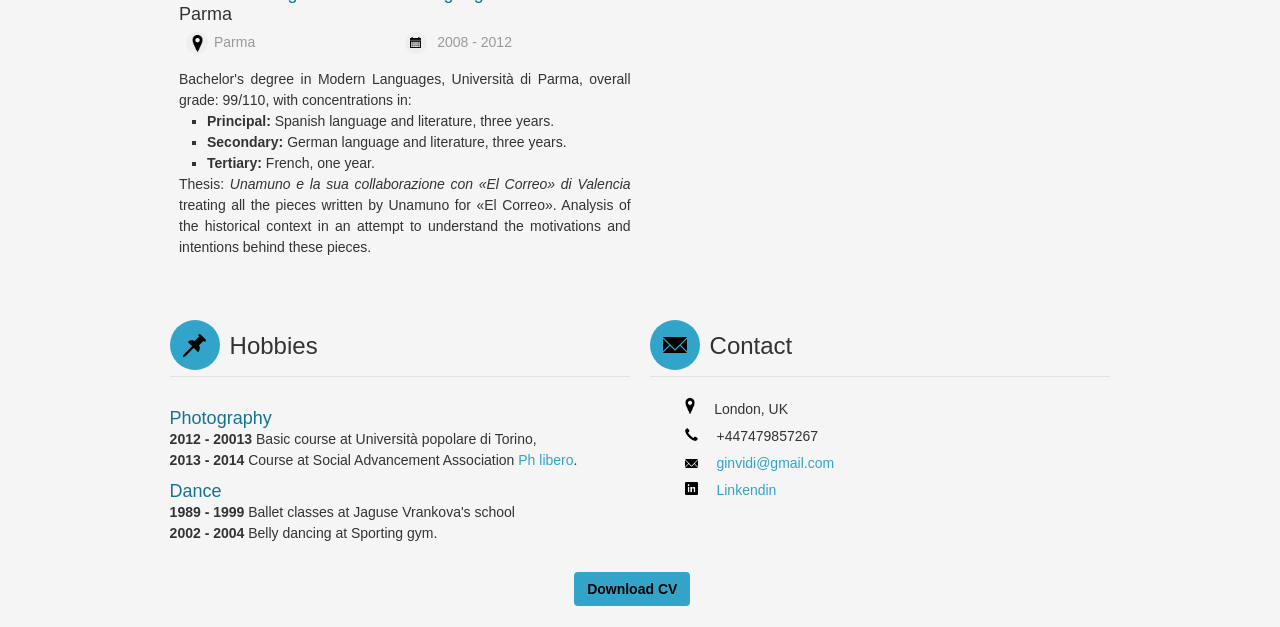
==== commit 85de72ea: "Update intro" ====
--- a/index.html
+++ b/index.html
@@ -111,7 +111,7 @@
 								<div class="date">10/2016 - Present</div>
 								<div class="clear"></div>
 							</div>
-							<p>Junior Front End developer at Reward expertise in card-linked offers platform</p>
+							<p>Software Engineer at Compare the Market</p>
 							<strong>Activities:</strong>
 							<ul class="b">
 								<li>Template building for AEM</li>
